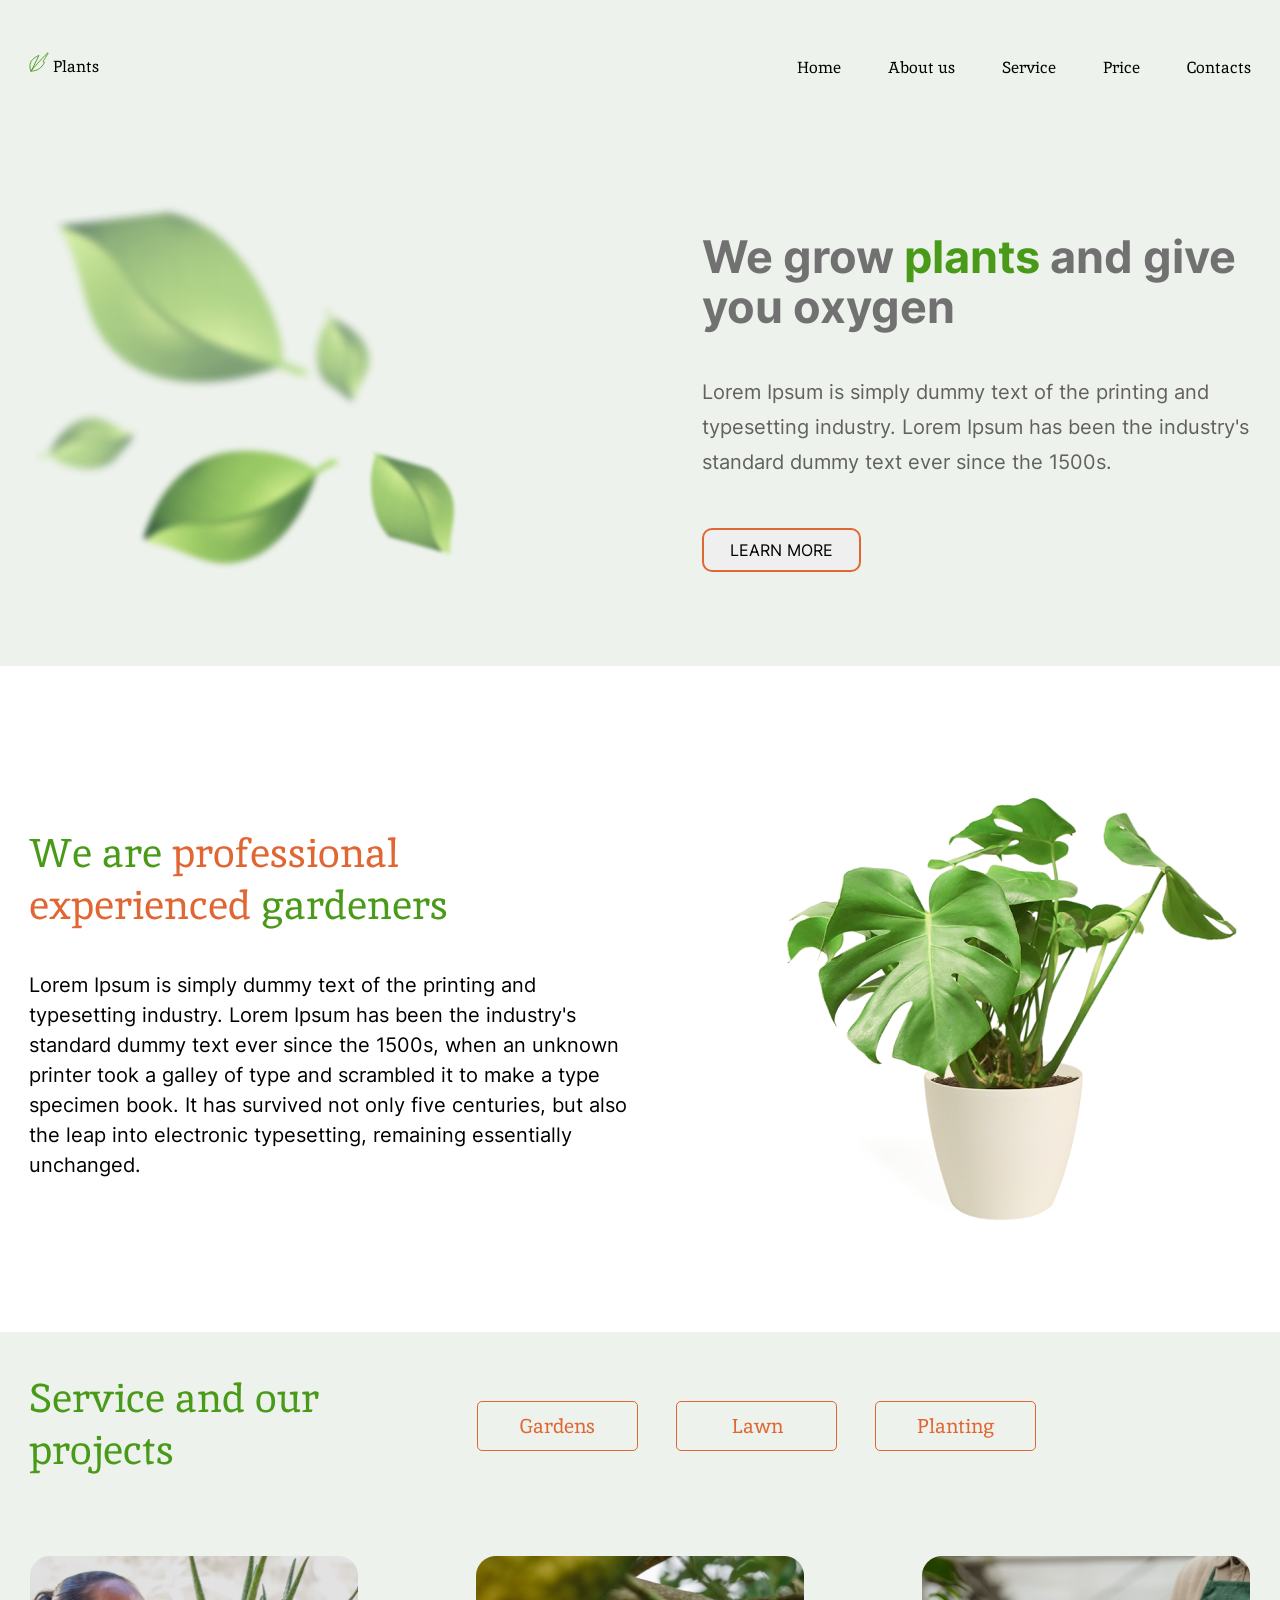
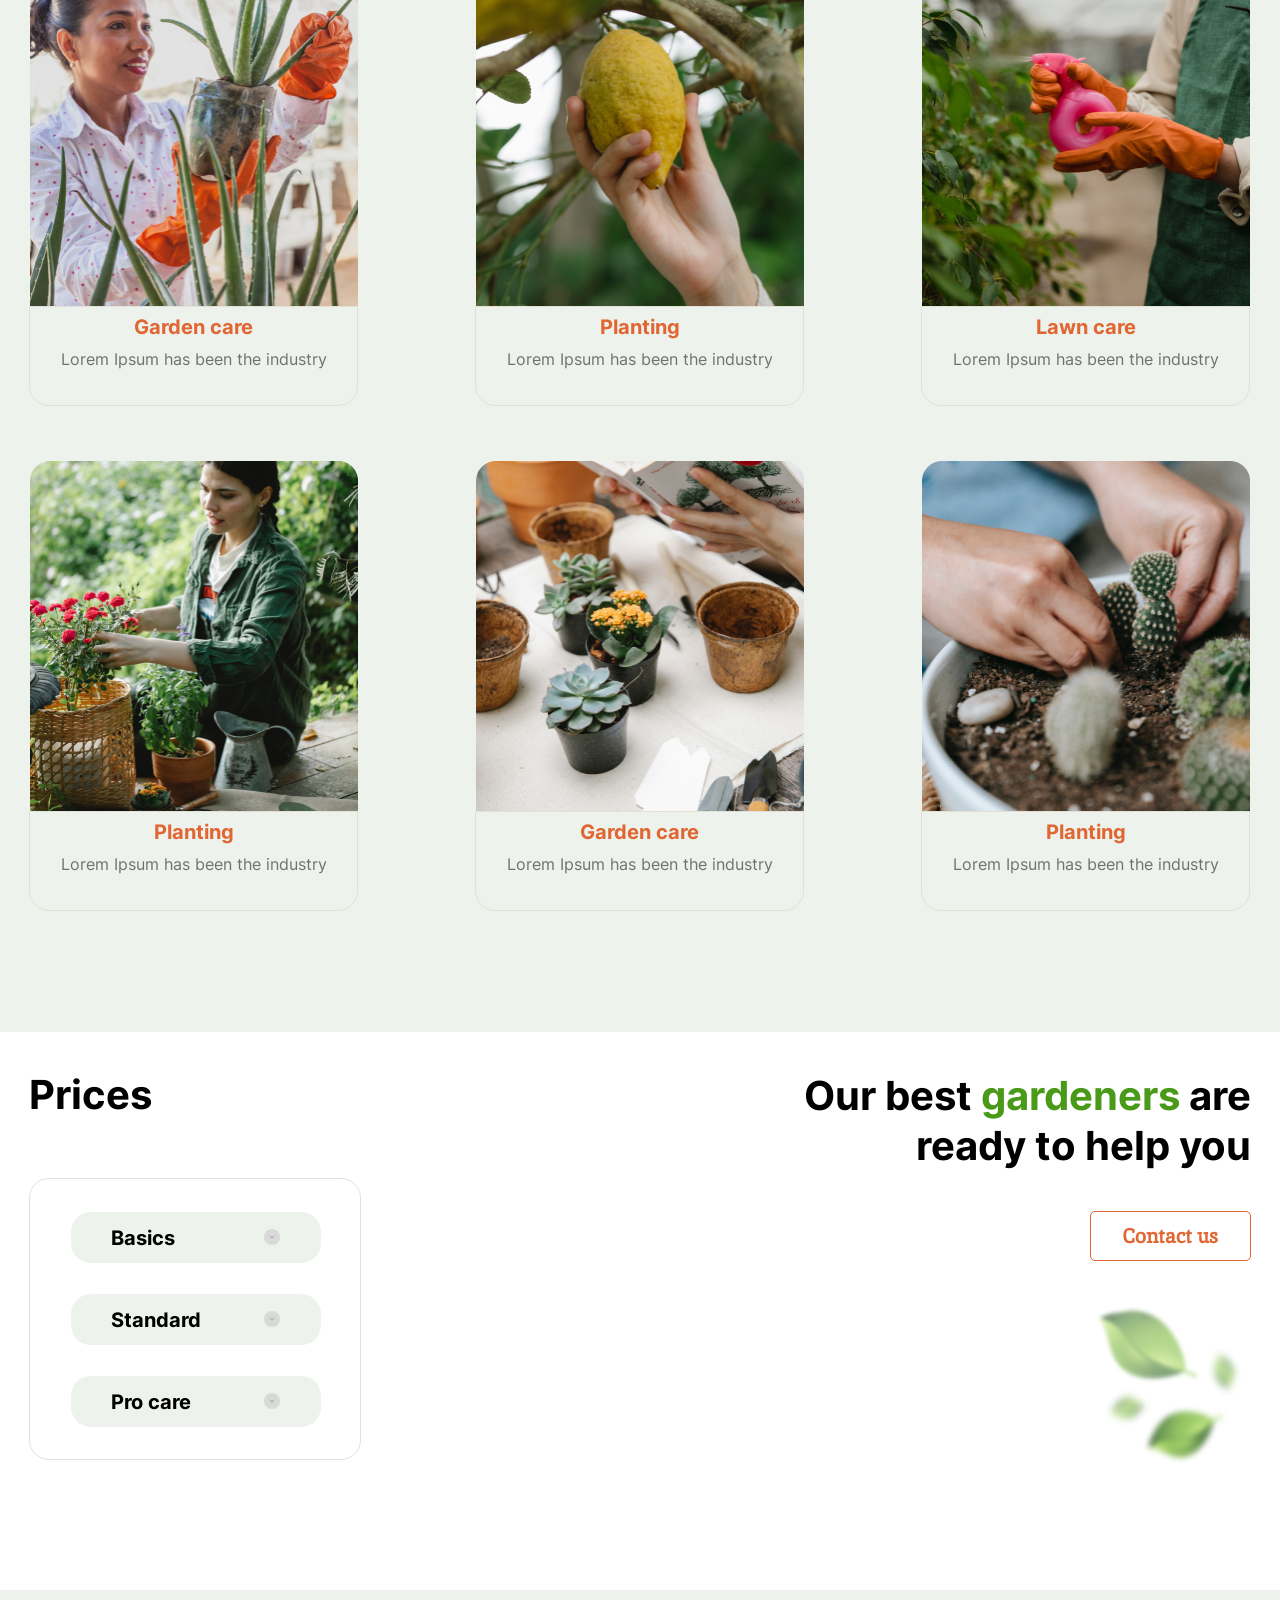
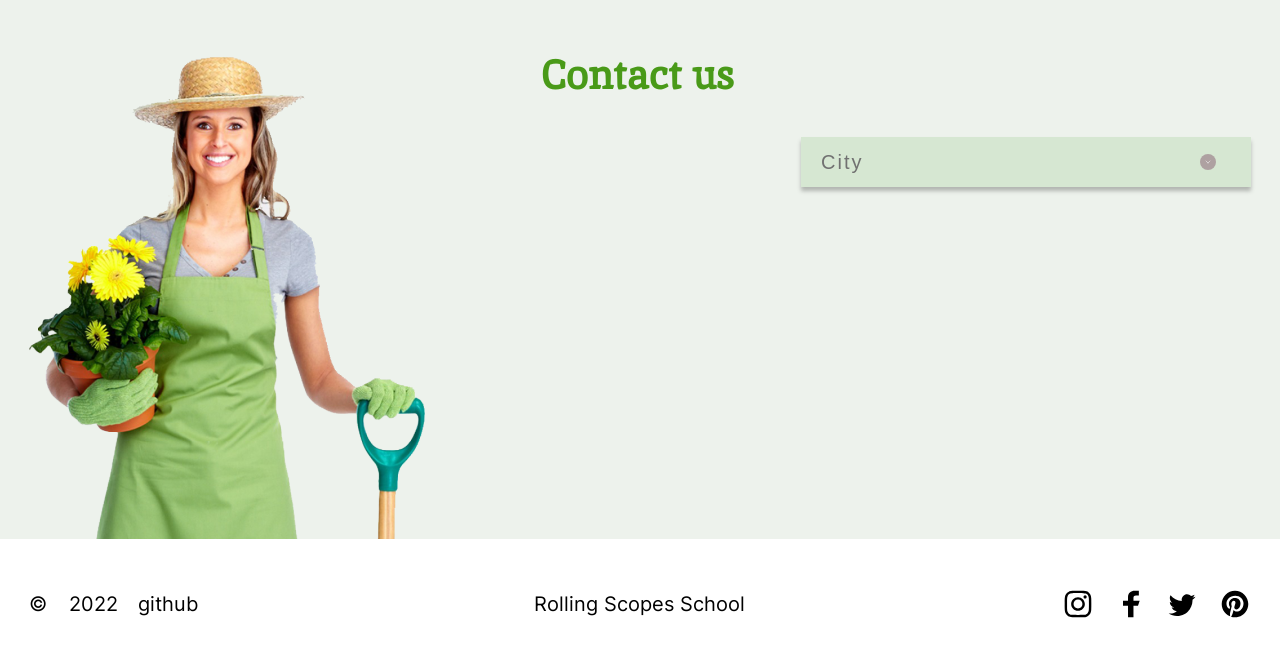
==== plants/index.html @ 8921fa14 "Merge pull request #1 from rolling-scopes-school/plants Plants-part-1" ====
<!DOCTYPE html>
<html lang="en">

<head>
  <meta charset="UTF-8">
  <meta http-equiv="X-UA-Compatible" content="IE=edge">
  <meta name="viewport" content="width=device-width, initial-scale=1.0">
  <link rel="stylesheet" href="./assets/style/normalize.css">
  <link rel="stylesheet" href="./assets/style/style.css">
  <link rel="icon" href="./assets/img/favicon.ico">
  <title>Plants</title>
</head>

<body class="body">

  <header class="header">
    <div class="container">
      <div class="header-row">
        <div class="logo">
          <img class="logo-img" src="./assets/img/logo.svg" alt="logo" width="20" height="20">
          <h1 class="logo-header-title">Plants</h1>
        </div>
        <nav class="main-nav">
          <ul class="main-nav-list">
            <li class="main-nav-item"><a href="">Home</a></li>
            <li class="main-nav-item"><a href="#aboutUs">About us</a></li>
            <li class="main-nav-item"><a href="#service">Service</a></li>
            <li class="main-nav-item"><a href="#price">Price</a></li>
            <li class="main-nav-item"><a href="#contacts">Contacts</a></li>
          </ul>
        </nav>
      </div>
    </div>
  </header>

  <main class="main">

    <section class="welcome">
      <div class="container">
        <div class="welcome-row">
          <img src="./assets/img/leafs-main.png" alt="leafs" class="welcome-img-left" width="450" height="423">
          <div class="welcome-right">
            <h2 class="welcome-description-title">
              We grow <span class="description-title-another">plants</span> and give you oxygen
            </h2>
            <p class="welcome-description">
              Lorem Ipsum is simply dummy text of the printing and typesetting industry. Lorem Ipsum has been the
              industry's standard dummy text ever since the 1500s.
            </p>
            <button class="welcome-button" type="button">LEARN MORE</button>
          </div>
        </div>
      </div>
    </section>

    <section class="about">
      <div class="container">
        <div class="about-row">
          <div class="about-left">
            <h2 id="aboutUs" class="about-title">
              We are <span class="about-title-another">professional experienced</span> gardeners
            </h2>
            <p class="about-description">
              Lorem Ipsum is simply dummy text of the printing and typesetting industry. Lorem Ipsum has been the
              industry's standard dummy text ever since the 1500s, when an unknown printer took a galley of type and
              scrambled it to make a type specimen book. It has survived not only five centuries, but also the leap into
              electronic typesetting, remaining essentially unchanged.
            </p>
          </div>
          <img src="./assets/img/houseplant.png" alt="houseplant" width="464" height="479">
        </div>
      </div>
    </section>

    <section class="service">
      <div class="container">
        <div class="service-top-row">
          <h2 id="service" class="service-title">Service and our projects</h2>
          <ul class="service-button-list">
            <li class="service-button-item"><button class="button-common" type="button">Gardens</button></li>
            <li class="service-button-item"><button class="button-common" type="button">Lawn</button></li>
            <li class="service-button-item"><button class="button-common" type="button">Planting</button></li>
          </ul>
        </div>
        <ul class="service-galery-list">
          <li class="service-galery-item">
            <img class="item-img" src="./assets/img/first.png" alt="first" width="329" height="350">
            <div class="item-info">
              <p class="item-title">
                Garden care
              </p>
              <p class="item-description">
                Lorem Ipsum has been the industry
              </p>
            </div>
          </li>
          <li class="service-galery-item">
            <img class="item-img" src="./assets/img/second.png" alt="second" width="329" height="350">
            <div class="item-info">
              <p class="item-title">
                Planting
              </p>
              <p class="item-description">
                Lorem Ipsum has been the industry
              </p>
            </div>
          </li>
          <li class="service-galery-item">
            <img class="item-img" src="./assets/img/third.png" alt="third" width="329" height="350">
            <div class="item-info">
              <p class="item-title">
                Lawn care
              </p>
              <p class="item-description">
                Lorem Ipsum has been the industry
              </p>
            </div>
          </li>
          <li class="service-galery-item">
            <img class="item-img" src="./assets/img/fourth.png" alt="fourth" width="329" height="350">
            <div class="item-info">
              <p class="item-title">
                Planting
              </p>
              <p class="item-description">
                Lorem Ipsum has been the industry
              </p>
            </div>
          </li>
          <li class="service-galery-item">
            <img class="item-img" src="./assets/img/fifth.png" alt="fifth" width="329" height="350">
            <div class="item-info">
              <p class="item-title">
                Garden care
              </p>
              <p class="item-description">
                Lorem Ipsum has been the industry
              </p>
            </div>
          </li>
          <li class="service-galery-item">
            <img class="item-img" src="./assets/img/sixth.png" alt="sixth" width="329" height="350">
            <div class="item-info">
              <p class="item-title">
                Planting
              </p>
              <p class="item-description">
                Lorem Ipsum has been the industry
              </p>
            </div>
          </li>
        </ul>
      </div>
    </section>

    <section class="prices">
      <div class="container">
        <div class="prices-row">
          <div class="prices-left-column">
            <h2 id="price" class="prices-title">
              Prices
            </h2>
            <ul class="prices-list">
              <li class="prices-item">Basics</li>
              <li class="prices-item">Standard</li>
              <li class="prices-item">Pro care</li>
            </ul>
          </div>
          <div class="prices-right-column">
            <p class="prices-description">
              Our best <span class="prices-description-other">gardeners</span> are ready to help you
            </p>
            <button class="button-common prices-btn">Contact us</button>
            <img class="prices-img" src="./assets/img/leafs-mini.png" alt="leafs-mini" width="157" height="184">
          </div>
        </div>
      </div>
    </section>

    <section class="contacts">
      <div class="container">
        <div class="contacts-row">
          <img src="./assets/img/contact-woman.png" alt="contact-woman" width="400" height="497">
          <h2 id="contacts" class="contacts-title">Contact us</h2>
          <select class="contacts-list">
            <option class="contacts-item">City</option>
            <option class="contacts-item">Пункт 1</option>
            <option class="contacts-item">Пункт 2</option>
          </select>
        </div>
      </div>
    </section>
  </main>

  <footer class="footer">
    <div class="container">
      <div class="footer-row">
        <div class="footer-left-column">
          <span class="footer-copyright">©</span>
          <span class="footer-year">2022</span>
          <a class="footer-link" href="https://github.com/maria-khabian">github</a>
        </div>
        <div class="footer-central-column">
          <a class="footer-title" href="https://rs.school/js-stage0/">Rolling Scopes School</a>
        </div>
        <div class="footer-right-column">
          <ul class="footer-messangers-list">
            <li><a href="https://www.instagram.com/"><img src="./assets/img/instagram.svg" alt="instagram"></a></li>
            <li><a href="https://www.facebook.com/"><img src="./assets/img/facebook.svg" alt="facebook"></a></li>
            <li><a href="https://twitter.com/"><img src="./assets/img/twiter.svg" alt="twiter"></a></li>
            <li><a href="https://www.pinterest.com"><img src="./assets/img/pinterest.svg" alt="pinterest"></a></li>
          </ul>
        </div>
      </div>
    </div>
  </footer>

  <script src="index.js"></script>

</body>

</html>
---- plants/assets/style/style.css ----
@font-face {
  font-family: Inter;
  src: url("../fonts/Inter-Bold.ttf");
  font-weight: 700;
}

@font-face {
  font-family: Inter;
  src: url("../fonts/Inter-Regular.ttf");
  font-weight: 400;
}

@font-face {
  font-family: Inika;
  src: url("../fonts/Inika-Regular.ttf");
  font-weight: 400;
}

:root {
  --green: #499A18;
  --orange: #E06733;
  --grey-light: #717171;
  --grey-middle: #636060;
  --dark: #010201;
  --dark-extra: #000000;
  --bg-section: #EDF2EC;
  --white: #ffffff;
}

html {
  scroll-behavior: smooth;
}

.body {
  min-height: 100vh;
  font-family: 'Inter';
  font-size: 20px;
  font-weight: 400;
  display: flex;
  flex-direction: column;
  /* justify-content: space-between; */
}

/* HEADER */

.header {
  background-color: var(--bg-section);
}

.container {
  max-width: 1242px;
  margin: 0 auto;
  padding: 0 10px;
}

.header-row {
  display: flex;
  justify-content: space-between;
  padding: 52px 0 42px 0;
}

.logo {
  display: flex;
  justify-content: space-between;
}

.logo-header-title {
  font-family: 'Inika';
  font-style: normal;
  font-weight: 400;
  font-size: 16px;
  line-height: 30px;
  color: var(--dark-extra);
  margin-left: 4px;
}

.main-nav-list {
  display: flex;
  font-family: 'Inika';
  font-style: normal;
  font-weight: 400;
  font-size: 16px;
  line-height: 32px;
}

.main-nav-item {
  margin-left: 42px;
  /* margin-left: 47px; */
}

.main-nav-item a {
  color: var(--dark-extra);
  padding: 5px;
}

.main-nav-item a:hover {
  color: var(--orange);
}

.main-nav-item a:last-child {
  padding-right: 0px;
}

.main-nav-item:first-child {
  margin-left: 0px;
}

/* MAIN */

.main {
  flex: 1 1 auto;
}

.welcome {
  background-color: var(--bg-section);
}

.welcome-row {
  display: flex;
  justify-content: space-between;
  padding: 62px 0px 55px 0px;
}

.welcome-right {
  max-width: 549px;
}

.welcome-description-title {
  padding-top: 44px;
  font-weight: 700;
  font-size: 45px;
  line-height: 50px;
  color: var(--grey-light);
}

.description-title-another {
  color: var(--green);
}

.welcome-description {
  margin-top: 43px;
  font-weight: 400;
  font-size: 20px;
  line-height: 35px;
  color: var(--grey-middle);
}

.welcome-button {
  margin-top: 48px;
  font-size: 16px;
  border: 2px solid var(--orange);
  border-radius: 10px;
  padding: 10px 26px;
  transition: 0.4s ease;
}

.welcome-button:hover {
  background-color: var(--orange);
  color: var(--white);
  cursor: pointer;
}

/* ABOUT */

.about {
  padding: 91px 0 96px 0;
}

.about-row {
  display: flex;
  justify-content: space-between;
}

.about-left {
  max-width: 605px;
}

.about-title {
  max-width: 463px;
  padding-top: 70px;
  font-family: 'Inika';
  font-weight: 400;
  font-size: 40px;
  line-height: 52px;
  color: var(--green);
}

.about-title-another {
  color: var(--orange);
}

.about-description {
  margin-top: 39px;
  font-weight: 400;
  font-size: 20px;
  line-height: 30px;
}

/* SERVICE */

.service {
  padding: 40px 0 66px 0;
  background: var(--bg-section);
}

.service-top-row {
  max-width: 1007px;
  display: flex;
  justify-content: space-between;
  align-items: center;
  margin-bottom: 27px;
}

.service-title {
  max-width: 306px;
  font-family: 'Inika';
  font-weight: 400;
  font-size: 40px;
  line-height: 52px;
  color: var(--green);
}

.service-button-list {
  display: flex;
  margin-top: 3px;
}

.service-button-item {
  margin-left: 38px;
}

.service-button-item:first-child {
  margin-left: 0px;
}

.button-common {
  font-family: 'Inika';
  font-weight: 400;
  font-size: 20px;
  line-height: 26px;
  min-width: 161px;
  color: var(--orange);
  border: 1px solid var(--orange);
  border-radius: 5px;
  padding: 11px 0;
  background: transparent;
  transition: 0.4s ease;
}

.button-common:hover {
  color: var(--white);
  background: var(--orange);
}

.service-galery-list {
  padding-top: 53px;
  display: flex;
  flex-wrap: wrap;
  margin: 0 -58.5px;
}

.service-galery-item {
  padding: 0 58.5px;
  margin-bottom: 55px;
}

.item-info {
  text-align: center;
  padding-bottom: 36px;
  border: 1px solid #E3E1D5;
  border-radius: 0px 0px 20px 20px;
}

.item-title {
  margin-top: 10px;
  font-weight: 700;
  font-size: 20px;
  line-height: 20px;
  color: var(--orange);
}

.item-description {
  margin-top: 12px;
  font-weight: 400;
  font-size: 16px;
  line-height: 20px;
  color: var(--grey-light);
}

/* PRICES */

.prices-row {
  display: flex;
  justify-content: space-between;
  padding: 39px 0 108px 0px;
}

.prices-title {
  color: var(--dark-extra);
  font-family: 'Inter';
  font-weight: 700;
  font-size: 40px;
  line-height: 48px;
}

.prices-list {
  margin-top: 59px;
  padding: 33px 39px 32px 41px;
  border: 1px solid #E3E1D5;
  border-radius: 20px;
}

.prices-item {
  position: relative;
  width: 250px;
  padding: 16px 0 15px 40px;
  background: var(--bg-section);
  border-radius: 20px;
  font-weight: 700;
  font-size: 20px;
  line-height: 20px;
  margin-bottom: 31px;
}

.prices-item:last-child {
  margin-bottom: 0px;
}

.prices-item::before {
  content: '';
  position: absolute;
  width: 16px;
  height: 16px;
  background: #D9D9D9;
  border-radius: 50%;
  top: 17px;
  right: 41px;
}

.prices-item::after {
  content: '';
  position: absolute;
  background-image: url(../img/arrow.svg);
  background-repeat: no-repeat;
  width: 6px;
  height: 4px;
  top: 23px;
  right: 46px;
}

.prices-right-column {
  display: flex;
  flex-direction: column;
  align-items: end;
  max-width: 452px;
  text-align: right;
}

.prices-description {
  font-weight: 700;
  font-size: 40px;
  line-height: 50px;
}

.prices-description-other {
  color: var(--green);
}

.prices-btn {
  margin-top: 40px;
  font-weight: 700;
  font-size: 20px;
  line-height: 26px;
  padding: 11px 0px;
}

.prices-img {
  margin-top: 37px;
}

/* CONTACTS */

.contacts {
  background: var(--bg-section);
}

.contacts-row {
  display: flex;
  justify-content: space-between;
  padding-top: 52px;
}

.contacts-title {
  margin-top: 7px;
  margin-right: -46px;
  font-family: 'Inika';
  font-weight: 700;
  font-size: 40px;
  line-height: 52px;
  color: var(--green);
}

.contacts-list {
  margin-top: 95px;
  appearance: none;
  padding-left: 20px;
  font-weight: 400;
  font-size: 20px;
  line-height: 40px;
  letter-spacing: 0.1em;
  color: var(--grey-light);
  width: 450px;
  height: 50px;
  background: #D6E7D2;
  box-shadow: 0px 4px 4px rgba(0, 0, 0, 0.25);
  background-image: url(../img/accordion_btn.svg);
  background-repeat: no-repeat;
  background-position: 399px 17px;
}

/* FOOTER */

.footer-row {
  height: 130px;
  display: flex;
  justify-content: space-between;
  align-items: center;
}

.footer-link {
  color: var(--dark-extra)
}

.footer-link:hover {
  color: var(--orange)
}

.footer-copyright {
  margin-right: 16px;
}

.footer-year {
  margin-right: 14px;
}

.footer-title {
  margin-left: 17px;
  font-family: 'Inter';
  font-weight: 400;
  font-size: 20px;
  line-height: 50px;
}

.footer-title:hover {
  color: var(--orange);
}

.footer-messangers-list {
  display: flex;
}

.footer-messangers-list li {
  margin-right: 31px;
}

.footer-messangers-list li:nth-child(3) {
  margin-left: -3px;
  margin-right: 25px;
  margin-top: 4px;
}

.footer-messangers-list li:last-child {
  margin-right: 2px;
}
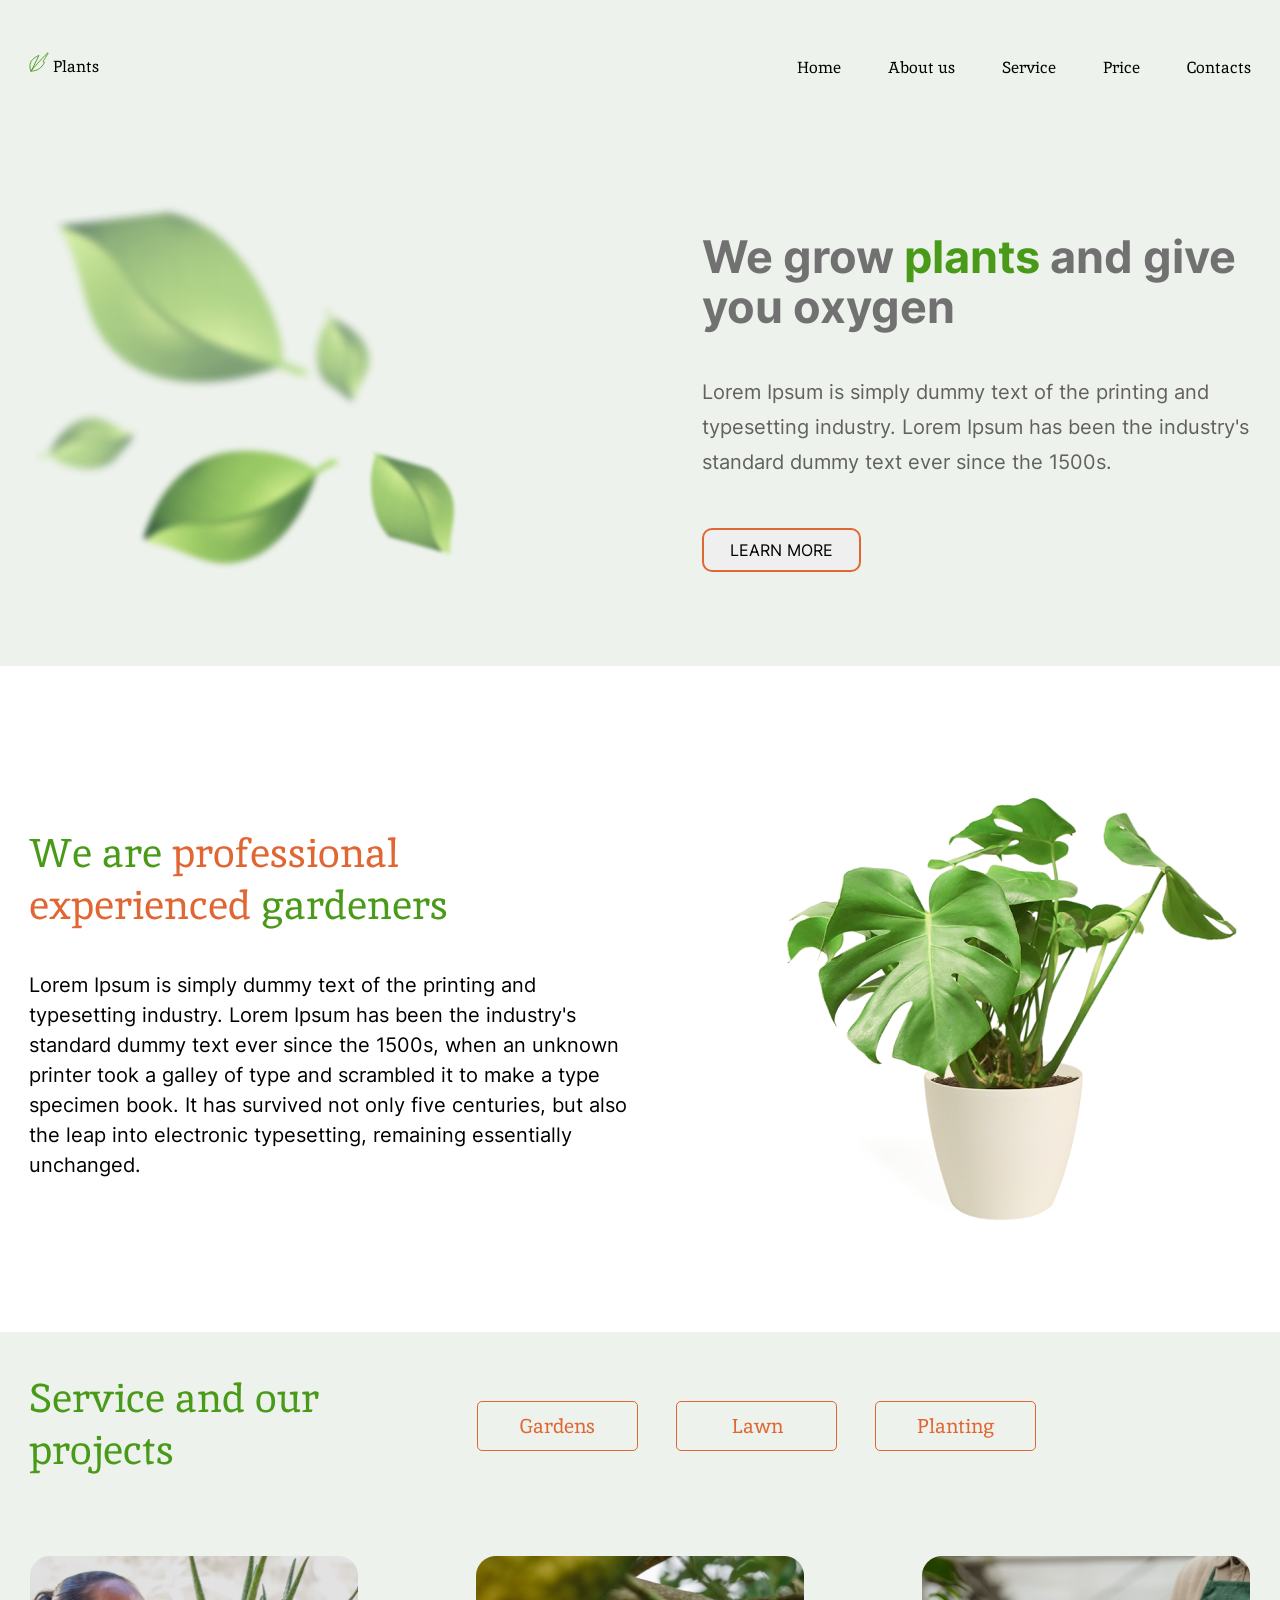
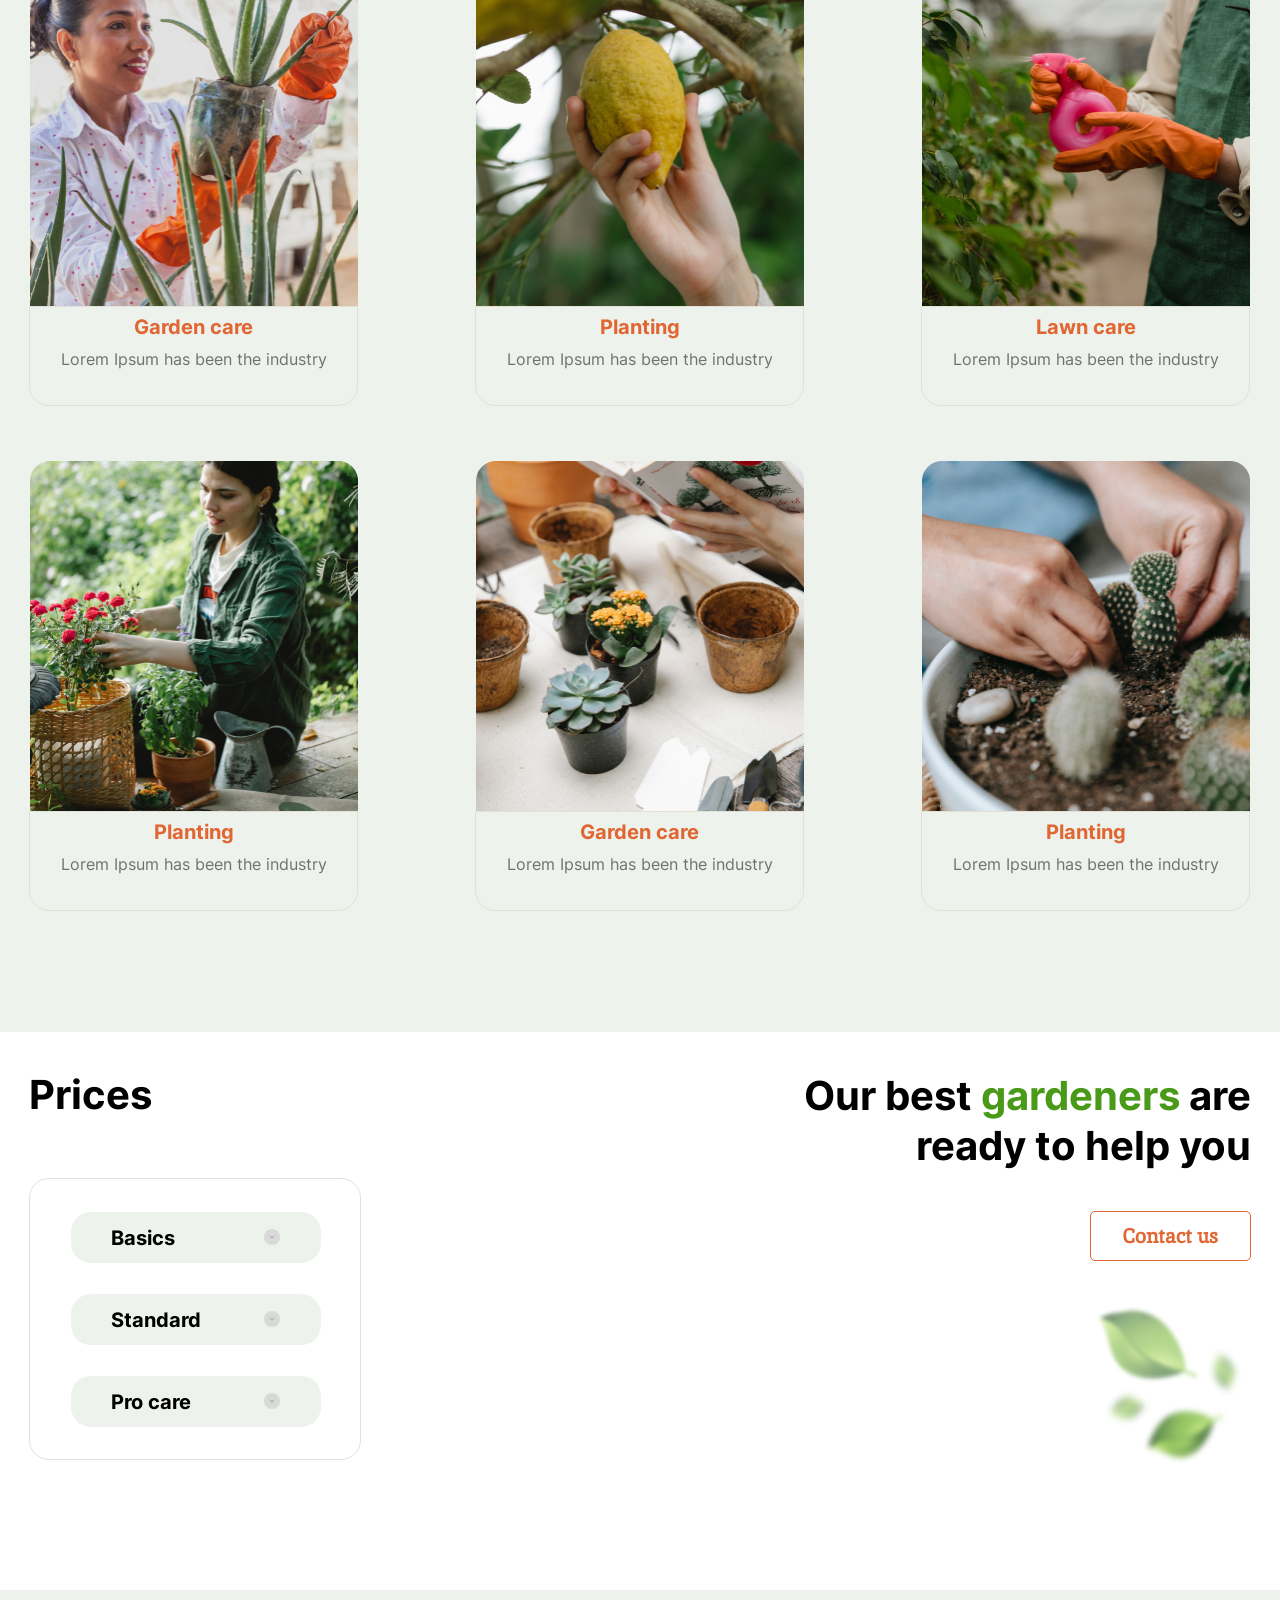
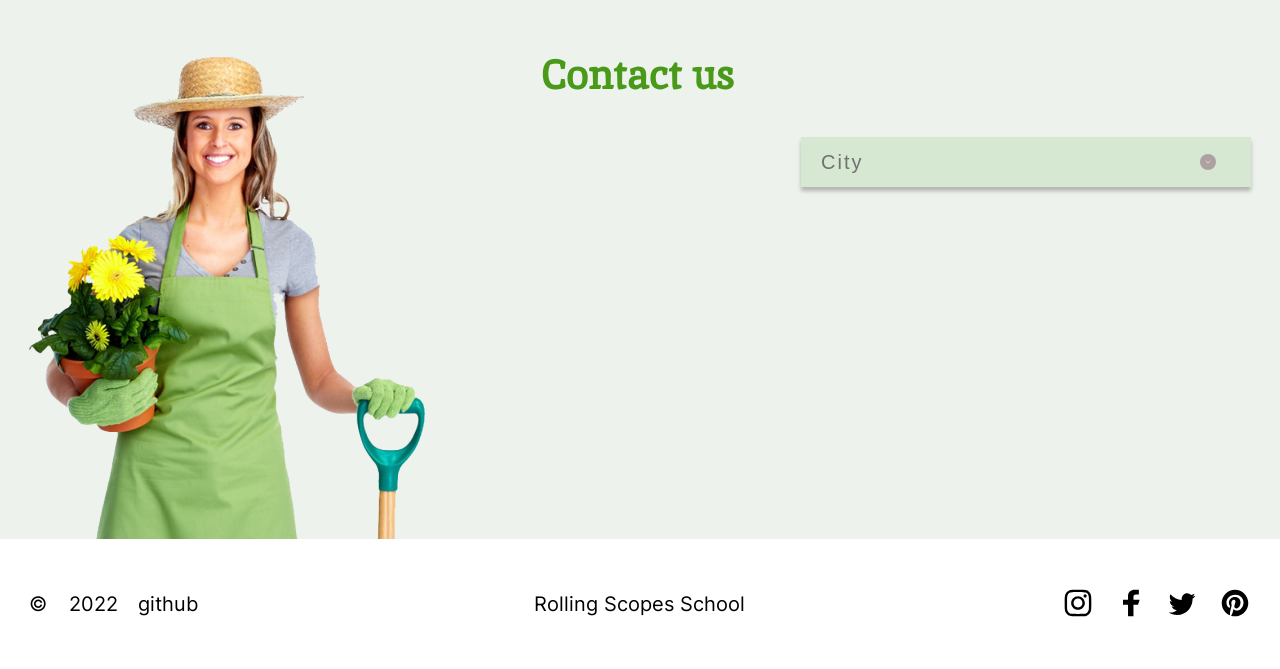
==== commit 9c346fbc: "Merge pull request #3 from rolling-scopes-school/plants feat: correct footer-messangers list" ====
--- a/plants/index.html
+++ b/plants/index.html
@@ -205,10 +205,33 @@
         </div>
         <div class="footer-right-column">
           <ul class="footer-messangers-list">
-            <li><a href="https://www.instagram.com/"><img src="./assets/img/instagram.svg" alt="instagram"></a></li>
-            <li><a href="https://www.facebook.com/"><img src="./assets/img/facebook.svg" alt="facebook"></a></li>
-            <li><a href="https://twitter.com/"><img src="./assets/img/twiter.svg" alt="twiter"></a></li>
-            <li><a href="https://www.pinterest.com"><img src="./assets/img/pinterest.svg" alt="pinterest"></a></li>
+            <li><a href="https://www.instagram.com/"><svg class="footer-messangers-list-img" width="28" height="28"
+                  viewBox="0 0 28 28" fill="none" xmlns="http://www.w3.org/2000/svg">
+                  <path
+                    d="M15.36 0.666992C17.76 0.666992 18.267 0.693992 19.493 0.746992C20.906 0.813992 21.88 1.03999 22.72 1.37399C23.6 1.70699 24.347 2.17399 25.08 2.90699C25.827 3.63999 26.28 4.38699 26.627 5.26699C26.96 6.10699 27.174 7.07999 27.24 8.50699C27.307 9.77399 27.32 10.267 27.32 12.934V15.067C27.32 17.734 27.307 18.227 27.24 19.494C27.217 20.659 26.994 21.764 26.604 22.788L26.626 22.721C26.279 23.601 25.826 24.348 25.093 25.081C24.346 25.828 23.6 26.281 22.72 26.628C21.88 26.961 20.907 27.175 19.493 27.241C18.226 27.308 17.72 27.321 15.053 27.321H12.933C10.266 27.321 9.77302 27.308 8.49302 27.241C7.32802 27.218 6.22302 26.995 5.19902 26.605L5.26602 26.627C4.34302 26.274 3.55602 25.753 2.90702 25.094L2.90602 25.093C2.24002 24.441 1.71402 23.649 1.37402 22.764L1.35902 22.719C0.992025 21.763 0.769025 20.657 0.746025 19.502V19.492C0.693025 18.45 0.663025 17.229 0.663025 16.002C0.663025 15.776 0.664025 15.55 0.666025 15.325V15.359V12.626C0.666025 10.226 0.693025 9.71899 0.746025 8.49299C0.813025 7.07999 1.03902 6.10599 1.35902 5.26599C1.70602 4.38599 2.15902 3.63899 2.90602 2.90599C3.55102 2.23899 4.34002 1.71599 5.22302 1.38699L5.26602 1.37299C6.22102 1.00199 7.32603 0.773992 8.48102 0.746992H8.49302C9.72003 0.693992 10.226 0.666992 12.626 0.666992H15.36ZM15.387 3.06699H12.6C10.293 3.06699 9.80002 3.09399 8.60003 3.14699C7.30702 3.19999 6.60003 3.41399 6.13303 3.59999C5.50603 3.83999 5.06602 4.13299 4.60002 4.59999C4.13402 5.06699 3.84002 5.50699 3.60002 6.13299C3.42702 6.59999 3.20002 7.30599 3.14702 8.61299C3.09402 9.81299 3.06702 10.293 3.06702 12.613V15.386C3.06702 17.706 3.09402 18.186 3.14702 19.386C3.20002 20.679 3.41402 21.386 3.60002 21.853C3.84002 22.48 4.13302 22.92 4.60002 23.386C5.06702 23.852 5.50703 24.146 6.13303 24.386C6.60003 24.573 7.30602 24.786 8.61302 24.839C9.90602 24.906 10.373 24.919 13.253 24.919H14.733C17.626 24.919 18.08 24.906 19.386 24.839C20.679 24.786 21.386 24.572 21.853 24.386C22.48 24.146 22.92 23.853 23.386 23.386C23.852 22.919 24.146 22.479 24.386 21.853C24.573 21.386 24.786 20.68 24.839 19.386C24.906 18.079 24.919 17.626 24.919 14.733V13.266C24.919 10.373 24.906 9.90599 24.839 8.59899C24.786 7.30599 24.572 6.59899 24.386 6.13199C24.16 5.53099 23.819 5.01799 23.387 4.59999L23.386 4.59899C22.966 4.16599 22.454 3.82499 21.881 3.60799L21.853 3.59899C21.121 3.32299 20.275 3.15799 19.391 3.14599H19.386C18.358 3.09399 17.155 3.06399 15.944 3.06399C15.748 3.06399 15.552 3.06499 15.356 3.06599H15.386L15.387 3.06699ZM14 7.14699C17.781 7.14699 20.847 10.212 20.847 13.994C20.847 17.776 17.782 20.841 14 20.841C10.219 20.841 7.15302 17.776 7.15302 13.994C7.15302 10.212 10.218 7.14699 14 7.14699ZM14 9.54699C11.544 9.54699 9.55303 11.538 9.55303 13.994C9.55303 16.45 11.544 18.441 14 18.441C16.456 18.441 18.447 16.45 18.447 13.994C18.447 11.538 16.456 9.54699 14 9.54699ZM21.107 5.27999C21.991 5.27999 22.707 5.99599 22.707 6.87999C22.707 7.76399 21.991 8.47999 21.107 8.47999C20.223 8.47999 19.507 7.76399 19.507 6.87999C19.507 5.99599 20.223 5.27999 21.107 5.27999Z"
+                    fill="black" />
+                </svg></a></li>
+            <li><a href="https://www.facebook.com/"><svg class="footer-messangers-list-img" width="17" height="28"
+                  viewBox="0 0 17 28" fill="none" xmlns="http://www.w3.org/2000/svg">
+                  <path
+                    d="M5.04 27.333L5 15.666H0V10.666H5V7.33302C5 2.84002 7.787 0.666016 11.8 0.666016C13.72 0.666016 15.373 0.799016 15.853 0.866016V5.57302H13.066C10.893 5.57302 10.466 6.61302 10.466 8.13302V10.666H16.666L14.999 15.666H10.466V27.333H5.039H5.04Z"
+                    fill="black" />
+                </svg>
+              </a></li>
+            <li><a href="https://twitter.com/"><svg class="footer-messangers-list-img" width="28" height="22"
+                  viewBox="0 0 28 22" fill="none" xmlns="http://www.w3.org/2000/svg">
+                  <path
+                    d="M27.333 2.83998C26.333 3.33298 25.333 3.50698 24.16 3.66698C25.333 2.99998 26.16 1.99998 26.493 0.666984C25.488 1.27498 24.317 1.73798 23.07 1.98898L23 2.00098C21.969 0.986984 20.56 0.354984 19.004 0.333984H19C16.16 0.333984 13.667 2.84098 13.667 5.84098C13.667 6.33398 13.667 6.66798 13.84 7.00098C9.26203 6.82298 5.22103 4.66398 2.52903 1.36198L2.50703 1.33398C2.08203 2.05998 1.83103 2.93198 1.83103 3.86298C1.83103 3.97198 1.83403 4.08098 1.84103 4.18898L1.84003 4.17398C1.87403 6.05198 2.84903 7.69498 4.31303 8.65498L4.33403 8.66798C3.49403 8.66798 2.66703 8.33498 1.82703 8.00098C1.82703 10.668 3.66703 12.841 6.16003 13.334C5.66703 13.507 5.16003 13.507 4.66703 13.507C4.33403 13.507 4.00003 13.507 3.66703 13.334C4.33403 15.507 6.33403 17.174 8.84003 17.174C7.04003 18.629 4.72403 19.509 2.20303 19.509C2.13203 19.509 2.06103 19.508 1.99003 19.507H2.00103H0.66803C3.03303 21.016 5.90403 21.936 8.98403 22H9.00103C19.001 22 24.508 13.667 24.508 6.49298V5.82598C25.655 5.03598 26.601 4.03898 27.311 2.88198L27.335 2.83998H27.333Z"
+                    fill="black" />
+                </svg>
+              </a></li>
+            <li><a href="https://www.pinterest.com"><svg class="footer-messangers-list-img" width="28" height="28"
+                  viewBox="0 0 28 28" fill="none" xmlns="http://www.w3.org/2000/svg">
+                  <path
+                    d="M14 0.666992C6.65699 0.693992 0.713989 6.65299 0.713989 14C0.713989 19.599 4.16599 24.393 9.05699 26.368L9.14599 26.4C9.01299 25.347 8.91899 23.733 9.18599 22.573L10.746 15.946C10.746 15.946 10.346 15.146 10.346 13.973C10.346 12.12 11.426 10.746 12.773 10.746C13.906 10.746 14.466 11.599 14.466 12.613C14.466 13.76 13.733 15.466 13.346 17.053C13.026 18.386 14.013 19.466 15.333 19.466C17.706 19.466 19.52 16.973 19.52 13.373C19.52 10.173 17.227 7.95999 13.947 7.95999C13.871 7.95599 13.783 7.95399 13.694 7.95399C10.505 7.95399 7.92099 10.539 7.92099 13.727C7.92099 13.729 7.92099 13.731 7.92099 13.733C7.92099 14.88 8.36099 16.106 8.90799 16.773C9.01499 16.906 9.02799 17.026 8.98799 17.16L8.61499 18.667C8.56199 18.907 8.41499 18.974 8.17499 18.854C6.49499 18.067 5.45499 15.654 5.45499 13.681C5.45499 9.48099 8.52199 5.62799 14.282 5.62799C18.895 5.62799 22.509 8.90799 22.509 13.321C22.509 17.921 19.602 21.614 15.576 21.614C14.243 21.614 12.963 20.907 12.536 20.081L11.696 23.241C11.265 24.578 10.704 25.739 10.008 26.804L10.042 26.748C11.212 27.12 12.558 27.335 13.953 27.335C21.317 27.335 27.286 21.365 27.286 14.002C27.286 6.65499 21.344 0.695992 14.004 0.668992H14.001L14 0.666992Z"
+                    fill="black" />
+                </svg>
+              </a></li>
           </ul>
         </div>
       </div>
--- a/plants/assets/style/style.css
+++ b/plants/assets/style/style.css
@@ -463,6 +463,14 @@
   margin-right: 31px;
 }
 
+/* .footer-messangers-list-img:hover {
+  fill: var(--dark-extra);
+} */
+
+.footer-messangers-list-img:hover path {
+  fill: var(--orange);
+}
+
 .footer-messangers-list li:nth-child(3) {
   margin-left: -3px;
   margin-right: 25px;
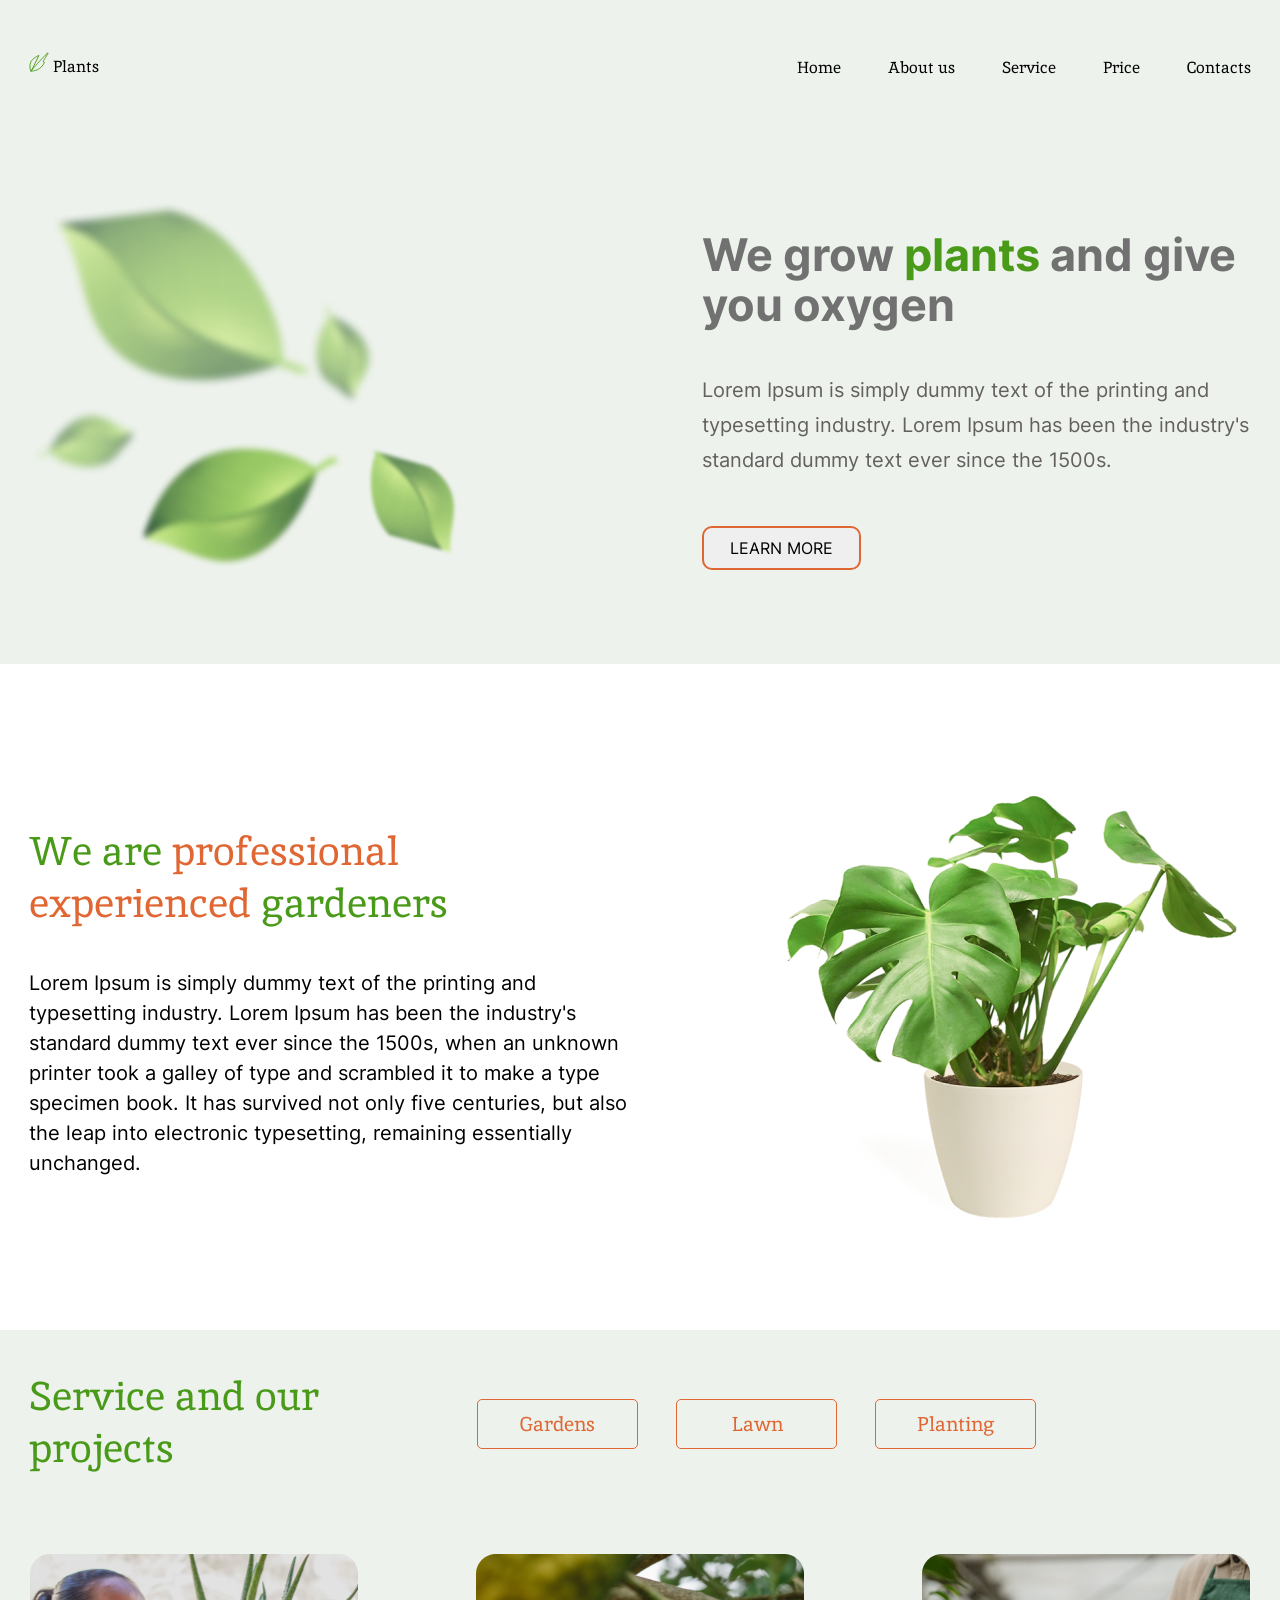
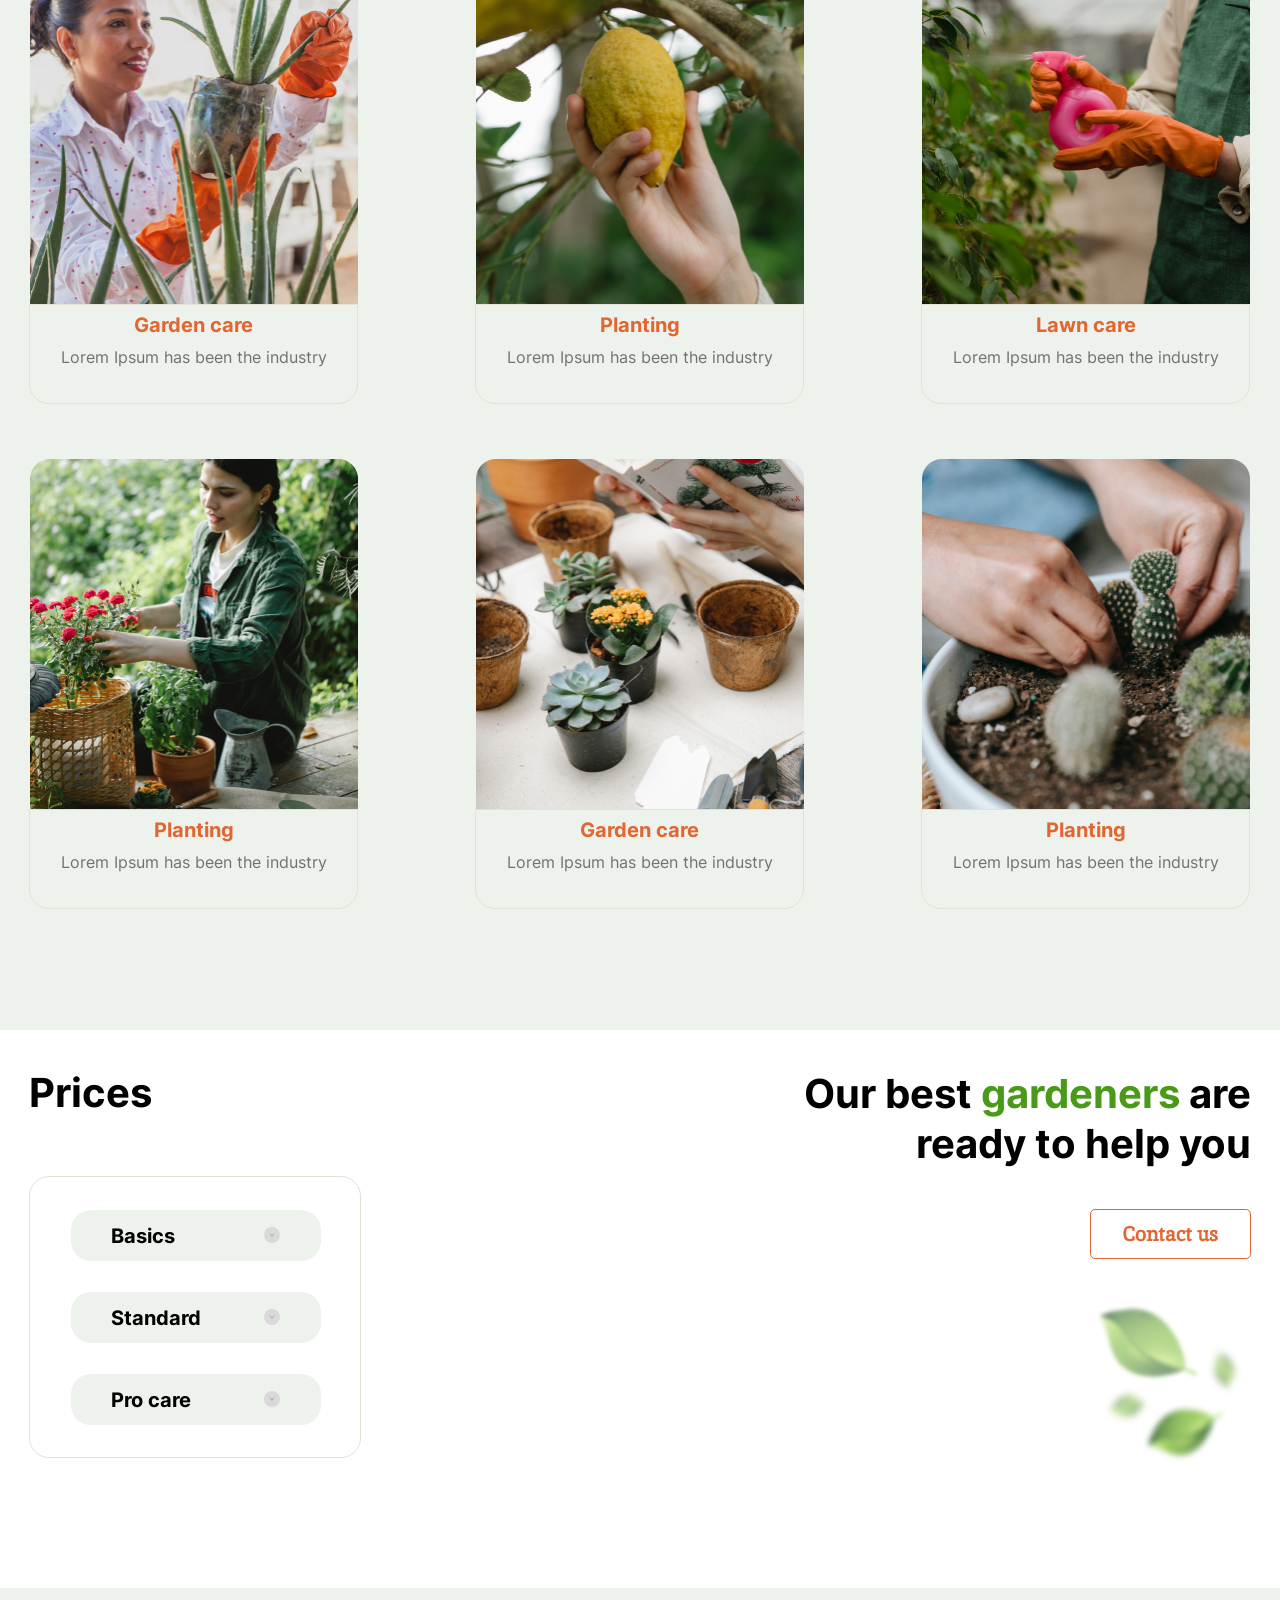
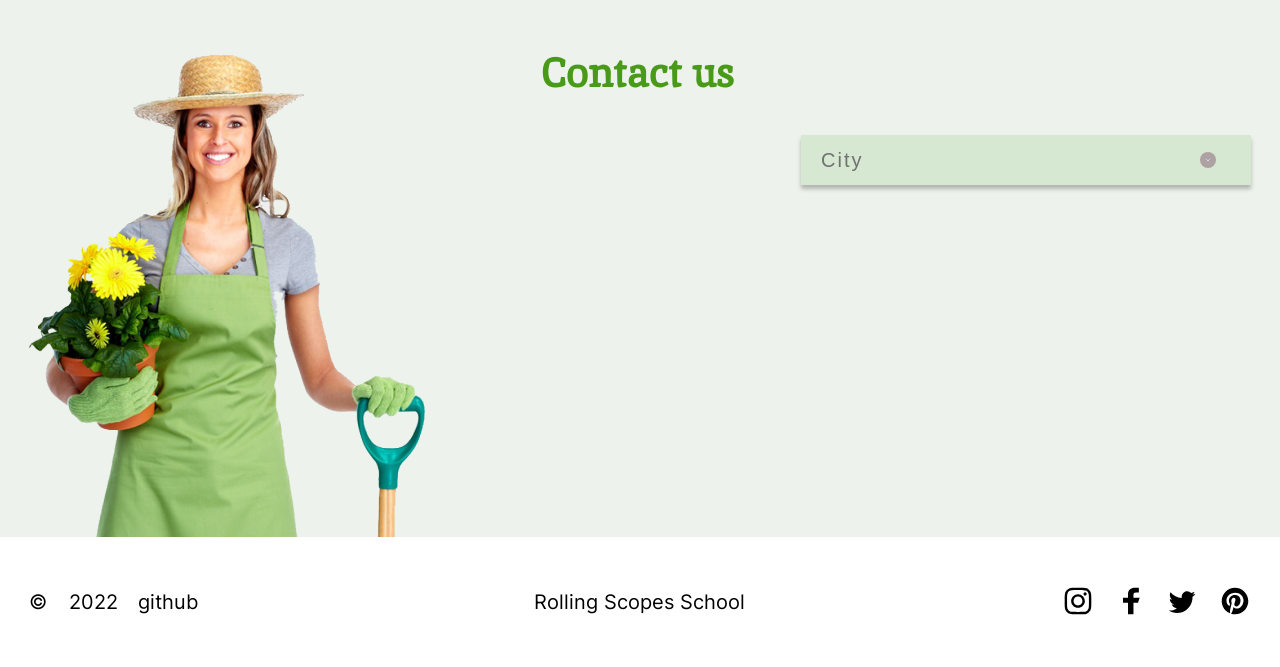
==== commit 7d62616f: "Merge pull request #5 from rolling-scopes-school/plants Plants part2 for deploy" ====
--- a/plants/index.html
+++ b/plants/index.html
@@ -20,15 +20,21 @@
           <img class="logo-img" src="./assets/img/logo.svg" alt="logo" width="20" height="20">
           <h1 class="logo-header-title">Plants</h1>
         </div>
-        <nav class="main-nav">
-          <ul class="main-nav-list">
-            <li class="main-nav-item"><a href="">Home</a></li>
-            <li class="main-nav-item"><a href="#aboutUs">About us</a></li>
-            <li class="main-nav-item"><a href="#service">Service</a></li>
-            <li class="main-nav-item"><a href="#price">Price</a></li>
-            <li class="main-nav-item"><a href="#contacts">Contacts</a></li>
-          </ul>
-        </nav>
+        <div class="header-menu">
+          <div class="nav-icon-menu">
+            <span></span>
+          </div>
+          <nav class="main-nav">
+            <ul class="main-nav-list">
+              <li class="main-nav-item"><a class="item-link" href="">Home</a></li>
+              <li class="main-nav-item"><a class="item-link" href="#aboutUs">About us</a></li>
+              <li class="main-nav-item"><a class="item-link" href="#service">Service</a></li>
+              <li class="main-nav-item"><a class="item-link" href="#price">Price</a></li>
+              <li class="main-nav-item"><a class="item-link" href="#contacts">Contacts</a></li>
+            </ul>
+          </nav>
+        </div>
+
       </div>
     </div>
   </header>
@@ -55,6 +61,9 @@
 
     <section class="about">
       <div class="container">
+        <h2 id="aboutUs" class="about-title-tablet">
+          We are <span class="about-title-another">professional experienced</span> gardeners
+        </h2>
         <div class="about-row">
           <div class="about-left">
             <h2 id="aboutUs" class="about-title">
@@ -67,7 +76,7 @@
               electronic typesetting, remaining essentially unchanged.
             </p>
           </div>
-          <img src="./assets/img/houseplant.png" alt="houseplant" width="464" height="479">
+          <img class="about-img" src="./assets/img/houseplant.png" alt="houseplant" width="464" height="479">
         </div>
       </div>
     </section>
@@ -84,6 +93,7 @@
         </div>
         <ul class="service-galery-list">
           <li class="service-galery-item">
+            <img class="item-img-tablet" src="./assets/img/tabel-768/first.png" alt="first" width="280" height="350">
             <img class="item-img" src="./assets/img/first.png" alt="first" width="329" height="350">
             <div class="item-info">
               <p class="item-title">
@@ -95,6 +105,7 @@
             </div>
           </li>
           <li class="service-galery-item">
+            <img class="item-img-tablet" src="./assets/img/tabel-768/second.png" alt="second" width="280" height="350">
             <img class="item-img" src="./assets/img/second.png" alt="second" width="329" height="350">
             <div class="item-info">
               <p class="item-title">
@@ -106,6 +117,7 @@
             </div>
           </li>
           <li class="service-galery-item">
+            <img class="item-img-tablet" src="./assets/img/tabel-768/third.png" alt="third" width="280" height="350">
             <img class="item-img" src="./assets/img/third.png" alt="third" width="329" height="350">
             <div class="item-info">
               <p class="item-title">
@@ -117,6 +129,7 @@
             </div>
           </li>
           <li class="service-galery-item">
+            <img class="item-img-tablet" src="./assets/img/tabel-768/fourth.png" alt="fourth" width="280" height="350">
             <img class="item-img" src="./assets/img/fourth.png" alt="fourth" width="329" height="350">
             <div class="item-info">
               <p class="item-title">
@@ -128,6 +141,7 @@
             </div>
           </li>
           <li class="service-galery-item">
+            <img class="item-img-tablet" src="./assets/img/tabel-768/fifth.png" alt="fifth" width="280" height="350">
             <img class="item-img" src="./assets/img/fifth.png" alt="fifth" width="329" height="350">
             <div class="item-info">
               <p class="item-title">
@@ -139,6 +153,7 @@
             </div>
           </li>
           <li class="service-galery-item">
+            <img class="item-img-tablet" src="./assets/img/tabel-768/sixth.png" alt="sixth" width="280" height="350">
             <img class="item-img" src="./assets/img/sixth.png" alt="sixth" width="329" height="350">
             <div class="item-info">
               <p class="item-title">
@@ -180,13 +195,16 @@
     <section class="contacts">
       <div class="container">
         <div class="contacts-row">
-          <img src="./assets/img/contact-woman.png" alt="contact-woman" width="400" height="497">
+          <h2 id="contacts" class="contacts-title-tablet">Contact us</h2>
+          <img class="contact-img" src="./assets/img/contact-woman.png" alt="contact-woman" width="400" height="497">
           <h2 id="contacts" class="contacts-title">Contact us</h2>
           <select class="contacts-list">
             <option class="contacts-item">City</option>
             <option class="contacts-item">Пункт 1</option>
             <option class="contacts-item">Пункт 2</option>
           </select>
+          <img class="contact-img-tablet" src="./assets/img/contact-woman.png" alt="contact-woman" width="200"
+            height="248.5">
         </div>
       </div>
     </section>
--- a/plants/assets/style/style.css
+++ b/plants/assets/style/style.css
@@ -38,20 +38,31 @@
   font-weight: 400;
   display: flex;
   flex-direction: column;
-  /* justify-content: space-between; */
+}
+
+.body._lock {
+  overflow: hidden;
 }
 
 /* HEADER */
 
 .header {
   background-color: var(--bg-section);
+  /* position: fixed;
+  top: 0;
+  left: 0;
+  width: 100%;
+  height: 100px;
+  z-index: 10; */
 }
 
 .container {
   max-width: 1242px;
   margin: 0 auto;
   padding: 0 10px;
-}
+  overflow: hidden;
+}
+
 
 .header-row {
   display: flex;
@@ -62,6 +73,8 @@
 .logo {
   display: flex;
   justify-content: space-between;
+  position: relative;
+  z-index: 5;
 }
 
 .logo-header-title {
@@ -74,6 +87,10 @@
   margin-left: 4px;
 }
 
+.nav-icon-menu {
+  display: none;
+}
+
 .main-nav-list {
   display: flex;
   font-family: 'Inika';
@@ -85,7 +102,6 @@
 
 .main-nav-item {
   margin-left: 42px;
-  /* margin-left: 47px; */
 }
 
 .main-nav-item a {
@@ -105,6 +121,185 @@
   margin-left: 0px;
 }
 
+@media (max-width: 1250px) {
+  .container {
+    max-width: 1050px;
+    padding: 0 20px;
+  }
+}
+
+@media (max-width: 768px) {
+
+  .container {
+    max-width: 688px;
+    padding: 0 10px;
+  }
+
+  .header-row {
+    padding: 52px 0 36px 0;
+  }
+
+  .logo-header-title {
+    margin-left: 1px;
+  }
+
+}
+
+@media (max-width: 650px) {
+
+  .container {
+    padding: 0 25px;
+  }
+
+  .header-row {
+    padding: 36px 0px 12px 0px;
+  }
+
+  /* IKON */
+
+  .header-menu._lock {
+    position: absolute;
+    top: 0;
+    left: 0;
+    width: 100%;
+    height: 100%;
+    background-color: rgba(74, 154, 24, 0.3);
+    transition: all 0.3s ease 0s;
+  }
+
+  .nav-icon-menu {
+    display: block;
+    /* position: relative; */
+    position: absolute;
+    top: 31px;
+    right: 24px;
+    width: 40px;
+    height: 28px;
+    z-index: 5;
+    cursor: pointer;
+    padding: 0 40px 0 0;
+  }
+
+  .nav-icon-menu::before,
+  .nav-icon-menu::after,
+  .nav-icon-menu span::before,
+  .nav-icon-menu span::after {
+    content: '';
+    position: absolute;
+    width: 40px;
+    height: 2px;
+    transition: all 0.3s ease 0s;
+    background-color: var(--grey-light);
+  }
+
+  .nav-icon-menu span::before,
+  .nav-icon-menu span::after {
+    top: 50%;
+  }
+
+  .nav-icon-menu::before {
+    top: 2px;
+  }
+
+  .nav-icon-menu::after {
+    bottom: 0px;
+  }
+
+  .nav-icon-menu._active::before {
+    top: 50%;
+    transform: rotate(-45deg) translate(0px, -50%);
+  }
+
+  .nav-icon-menu._active::after {
+    bottom: 50%;
+    transform: rotate(45deg) translate(0px, 50%);
+  }
+
+  .nav-icon-menu span::before {
+    transform: translateY(-4px);
+  }
+
+  .nav-icon-menu span::after {
+    transform: translateY(4px);
+  }
+
+  .nav-icon-menu._active span::before,
+  .nav-icon-menu._active span::after {
+    top: 50%;
+    transform: scale(0) translate(0px, -50%);
+  }
+
+  /* LIST-NAVIGATION */
+
+  .main-nav {
+    position: fixed;
+    top: 0;
+    left: -100%;
+    width: 100%;
+    height: 400px;
+    background-color: rgba(74, 154, 24, 0.9);
+    background-color: var(--bg-section);
+    background-color: rgba(237, 242, 236, 0.9);
+    padding: 90px 25px 25px 25px;
+    transition: all 0.3s ease 0s;
+    overflow: auto;
+  }
+
+  .main-nav._active {
+    left: 0;
+  }
+
+  .main-nav._active::before {
+    content: "";
+    position: fixed;
+    height: 78px;
+    width: 100%;
+    top: 0;
+    left: 0;
+    background-color: var(--bg-section);
+  }
+
+  .main-nav-list {
+    display: block;
+    flex-direction: column;
+  }
+
+  .main-nav-item {
+    width: 100%;
+    margin-left: 0px;
+    border-bottom: 1px solid var(--green);
+    margin-bottom: 10px;
+    text-align: center;
+    margin-bottom: 5px;
+  }
+
+  .main-nav-item a {
+    color: var(--green);
+    padding: 5px;
+    line-height: 50px;
+  }
+
+  .main-nav-item a:hover {
+    color: var(--orange);
+    font-weight: 700;
+  }
+
+
+}
+
+@media (max-width: 380px) {
+
+  .container {
+    max-width: 380px;
+  }
+
+  .header-row {
+    padding: 36px 0 12px 0;
+  }
+
+}
+
+
 /* MAIN */
 
 .main {
@@ -118,7 +313,7 @@
 .welcome-row {
   display: flex;
   justify-content: space-between;
-  padding: 62px 0px 55px 0px;
+  padding: 60px 0px 55px 0px;
 }
 
 .welcome-right {
@@ -158,6 +353,104 @@
   background-color: var(--orange);
   color: var(--white);
   cursor: pointer;
+}
+
+@media (max-width: 1040px) {
+  .welcome-img-left {
+    margin-top: 50px;
+    width: 300px;
+    height: 100%;
+  }
+
+  .welcome-description-title {
+    font-size: 40px;
+  }
+}
+
+@media (max-width: 768px) {
+
+  .welcome-row {
+    flex-direction: row-reverse;
+    padding: 0px 0px 70px 0px;
+  }
+
+  .welcome-right {
+    max-width: 341px;
+  }
+
+  .welcome-img-left {
+    max-width: 280px;
+    height: 100%;
+    margin-top: 43px;
+  }
+
+  .welcome-description-title {
+    font-size: 35px;
+  }
+
+  .welcome-description {
+    padding-left: 5px;
+    margin-top: 32px;
+    font-size: 16px;
+    line-height: 25px;
+  }
+
+  .welcome-button {
+    margin-top: 35px;
+  }
+
+}
+
+@media (max-width: 627px) {
+  .welcome-right {
+    max-width: 341px;
+  }
+
+  .welcome-img-left {
+    max-width: 180px;
+    height: 100%;
+    margin-top: 43px;
+  }
+
+  .welcome-description-title {
+    font-size: 25px;
+    line-height: 35px;
+  }
+
+  .welcome-description {
+    padding-left: 5px;
+    margin-top: 32px;
+    margin-top: 20px;
+    font-size: 16px;
+  }
+
+  .welcome-button {
+    margin-top: 26px;
+    font-size: 10px;
+    padding: 9px 16px;
+  }
+}
+
+@media (max-width: 380px) {
+
+  .welcome-row {
+    flex-direction: row-reverse;
+    padding: 0px 0px 24px 0px;
+  }
+
+  .welcome-img-left {
+    display: none;
+  }
+
+  .welcome-description {
+    padding-left: 0px;
+  }
+
+  .welcome-button {
+    margin-top: 26px;
+    font-size: 10px;
+    padding: 9px 16px;
+  }
 }
 
 /* ABOUT */
@@ -185,6 +478,10 @@
   color: var(--green);
 }
 
+.about-title-tablet {
+  display: none;
+}
+
 .about-title-another {
   color: var(--orange);
 }
@@ -194,6 +491,85 @@
   font-weight: 400;
   font-size: 20px;
   line-height: 30px;
+}
+
+@media (max-width: 1040px) {
+  .about-img {
+    padding-top: 70px;
+    max-width: 300px;
+    height: 100%;
+  }
+}
+
+@media (max-width: 768px) {
+
+  .about {
+    padding: 40px 0 94px 0;
+  }
+
+  .about-row {
+    flex-direction: column;
+  }
+
+  .about-title {
+    display: none;
+  }
+
+  .about-title-tablet {
+    display: block;
+    max-width: 423px;
+    font-family: 'Inika';
+    font-weight: 400;
+    font-size: 35px;
+    line-height: 46px;
+    color: var(--green);
+    margin: 0 auto;
+    text-align: center;
+  }
+
+  .about-left {
+    max-width: 668px;
+  }
+
+  .about-description {
+    width: 100%;
+    margin-top: 49px;
+  }
+
+  .about-img {
+    padding-top: 70px;
+    max-width: 250px;
+    height: 100%;
+    margin: 0 auto;
+  }
+}
+
+@media (max-width: 627px) {
+  .about-title-tablet {
+    font-size: 25px;
+    line-height: 33px;
+  }
+
+  .about-description {
+    margin-top: 13px;
+    font-size: 15px;
+    line-height: 25px;
+  }
+}
+
+@media (max-width: 380px) {
+
+  .about {
+    padding: 30px 0 27px 0;
+  }
+
+  .about-img {
+    padding-top: 0px;
+    max-width: 150px;
+    height: 100%;
+    margin: 0 auto;
+  }
+
 }
 
 /* SERVICE */
@@ -222,6 +598,7 @@
 
 .service-button-list {
   display: flex;
+  flex-wrap: wrap;
   margin-top: 3px;
 }
 
@@ -264,6 +641,10 @@
   margin-bottom: 55px;
 }
 
+.item-img-tablet {
+  display: none;
+}
+
 .item-info {
   text-align: center;
   padding-bottom: 36px;
@@ -285,6 +666,146 @@
   font-size: 16px;
   line-height: 20px;
   color: var(--grey-light);
+}
+
+@media (max-width: 1250px) {
+  .service-galery-list {
+    justify-content: space-between;
+    margin: 0 -30.5px;
+  }
+
+  .service-galery-item {
+    padding: 0 30.5px;
+  }
+}
+
+@media (max-width: 904px) {
+  .service-button-item {
+    margin-left: 10px;
+  }
+}
+
+
+@media (max-width: 850px) {
+  .service-top-row {
+    flex-direction: column;
+    align-items: flex-start;
+  }
+
+  .service-button-list {
+    margin-top: 42px;
+  }
+}
+
+@media (max-width: 768px) {
+
+  .service {
+    padding: 60px 0 34px 0;
+  }
+
+  .service-title {
+    font-size: 35px;
+    line-height: 46px;
+  }
+
+  .service-button-item {
+    margin-left: 38px;
+  }
+
+  .item-img {
+    display: none;
+  }
+
+  .item-img-tablet {
+    display: block;
+  }
+
+  .item-info {
+    text-align: center;
+    padding-bottom: 19px;
+  }
+
+  .item-description {
+    padding-top: 9px;
+    max-width: 201px;
+    margin: 0 auto;
+  }
+
+  .service-galery-list {
+    padding-top: 13px;
+    flex-wrap: wrap;
+    margin: 0 -24px;
+  }
+
+  .service-galery-item {
+    padding: 0 24px;
+    margin-bottom: 37px;
+  }
+
+}
+
+@media (max-width: 650px) {
+  .button-common {
+    font-size: 15px;
+    line-height: 20px;
+    min-width: 121px;
+    padding: 6px 0;
+  }
+
+  .service-button-item {
+    margin: 0 0 10px 10px;
+  }
+
+  .service-galery-list {
+    justify-content: center;
+  }
+
+  .service-galery-item {
+    margin-bottom: 34px;
+  }
+
+  .service-galery-item:last-child {
+    margin-bottom: 0px;
+  }
+
+}
+
+@media (max-width: 432px) {
+
+  .service-button-list {
+    width: 253px;
+  }
+
+  .service-button-item:last-child {
+    margin: 0;
+  }
+
+}
+
+@media (max-width: 380px) {
+
+  .service {
+    padding: 30px 0 28px 0;
+  }
+
+  .service-title {
+    max-width: 190px;
+    font-size: 25px;
+    line-height: 33px;
+  }
+
+  .service-button-list {
+    margin-top: 38px;
+  }
+
+  .service-button-item:last-child {
+    margin: 0;
+  }
+
+  .service-galery-item {
+    margin-bottom: 34px;
+  }
+
 }
 
 /* PRICES */
@@ -378,6 +899,113 @@
   margin-top: 37px;
 }
 
+@media (max-width: 768px) {
+
+  .prices-row {
+    padding: 40px 0 82px 0px;
+  }
+
+  .prices-title {
+    padding-left: 15px;
+    font-size: 35px;
+    line-height: 42px;
+  }
+
+  .prices-right-column {
+    padding-top: 101px;
+  }
+
+  .prices-description {
+    font-size: 25px;
+    line-height: 35px;
+  }
+
+  .prices-btn {
+    margin-top: 28px;
+  }
+
+  .prices-img {
+    margin-top: 30px;
+  }
+
+}
+
+@media (max-width: 680px) {
+  .prices-row {
+    display: flex;
+    flex-direction: column;
+    align-items: center;
+    padding: 25px 0 40px 0px;
+  }
+
+  .prices-title {
+    padding-left: 1px;
+    text-align: center;
+  }
+
+  .prices-right-column {
+    align-items: center;
+  }
+
+  .prices-description {
+    font-size: 20px;
+    line-height: 35px;
+    text-align: center;
+    padding: 0 51px;
+  }
+}
+
+@media (max-width: 380px) {
+
+  .prices-title {
+    font-size: 25px;
+    line-height: 30px;
+  }
+
+  .prices-list {
+    margin-top: 37px;
+    max-width: 225px;
+    padding: 29px 22px 29px 22px;
+  }
+
+  .prices-item {
+    position: relative;
+    width: 180px;
+    padding: 15px 0 14px 30px;
+    font-size: 15px;
+    line-height: 20px;
+    margin-bottom: 14px;
+  }
+
+  .prices-item::before {
+    top: 18px;
+    right: 40px;
+  }
+
+  .prices-item::after {
+    top: 24px;
+    right: 45px;
+  }
+
+  .prices-right-column {
+    padding: 20px 0 0 2px;
+    align-items: center;
+  }
+
+  .prices-btn {
+    margin-top: 20px;
+    margin-left: -3px;
+    font-size: 15px;
+    line-height: 20px;
+    padding: 7px 0px 6px 0px;
+  }
+
+  .prices-img {
+    display: none;
+  }
+
+}
+
 /* CONTACTS */
 
 .contacts {
@@ -388,6 +1016,10 @@
   display: flex;
   justify-content: space-between;
   padding-top: 52px;
+}
+
+.contacts-title-tablet {
+  display: none;
 }
 
 .contacts-title {
@@ -418,6 +1050,83 @@
   background-position: 399px 17px;
 }
 
+.contact-img-tablet {
+  display: none;
+}
+
+@media (max-width: 1040px) {
+
+  .contacts-row {
+    display: flex;
+    flex-direction: column;
+    align-items: center;
+    padding-top: 32px;
+  }
+
+  .contacts-title {
+    display: none;
+  }
+
+  .contacts-list {
+    margin-top: 100px;
+  }
+
+  .contact-img {
+    display: none;
+  }
+
+  .contact-img-tablet {
+    display: block;
+    width: 300px;
+    height: 100%;
+    margin-top: 200px;
+    margin-left: 18px;
+  }
+
+  .contacts-title-tablet {
+    display: block;
+    margin-top: 7px;
+    font-family: 'Inika';
+    font-weight: 700;
+    font-size: 40px;
+    line-height: 52px;
+    color: var(--green);
+  }
+
+}
+
+@media (max-width: 768px) {
+
+  .contact-img-tablet {
+    width: 200px;
+    margin-top: 250px;
+  }
+
+}
+
+@media (max-width: 380px) {
+
+  .contacts-row {
+    padding-top: 18px;
+  }
+
+  .contacts-title-tablet {
+    font-size: 25px;
+    line-height: 33px;
+  }
+
+  .contacts-list {
+    margin-top: 81px;
+    max-width: 300px;
+  }
+
+  .contact-img-tablet {
+    margin-left: -5px;
+    width: 100px;
+    margin-top: 132px;
+  }
+}
+
 /* FOOTER */
 
 .footer-row {
@@ -463,10 +1172,6 @@
   margin-right: 31px;
 }
 
-/* .footer-messangers-list-img:hover {
-  fill: var(--dark-extra);
-} */
-
 .footer-messangers-list-img:hover path {
   fill: var(--orange);
 }
@@ -480,3 +1185,44 @@
 .footer-messangers-list li:last-child {
   margin-right: 2px;
 }
+
+@media (max-width: 768px) {
+
+  .footer-row {
+    height: 180px;
+    padding: 35px 0 30px 0;
+    flex-direction: column;
+  }
+
+  .footer-copyright {
+    margin-right: 15px;
+  }
+
+  .footer-year {
+    margin-right: 17px;
+  }
+
+  .footer-central-column {
+    margin-top: 5px;
+  }
+
+  .footer-title {
+    margin-left: 0px;
+  }
+
+  .footer-right-column {
+    margin-top: 13px;
+  }
+
+}
+
+@media (max-width: 380px) {
+  .footer-row {
+    height: 146px;
+    padding: 24px 0 20px 0;
+  }
+
+  .footer-right-column {
+    margin-top: 0px;
+  }
+}
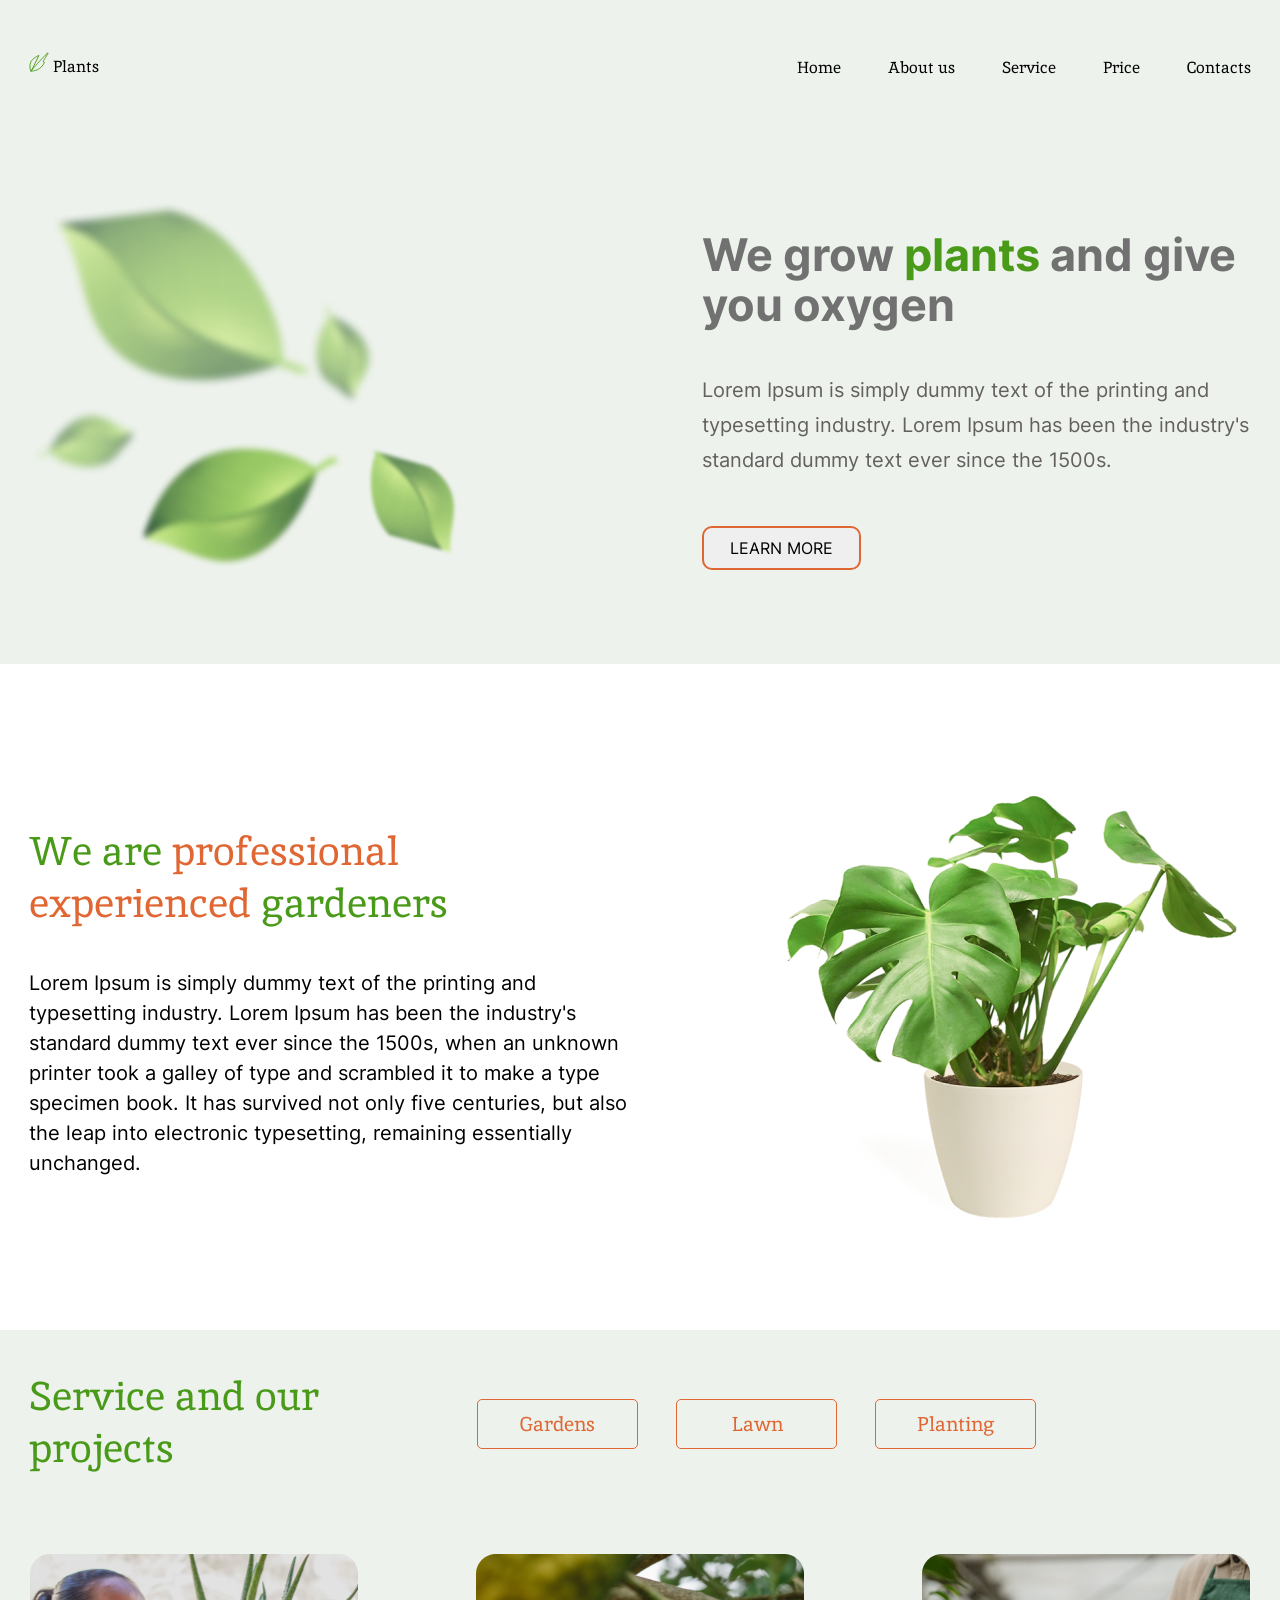
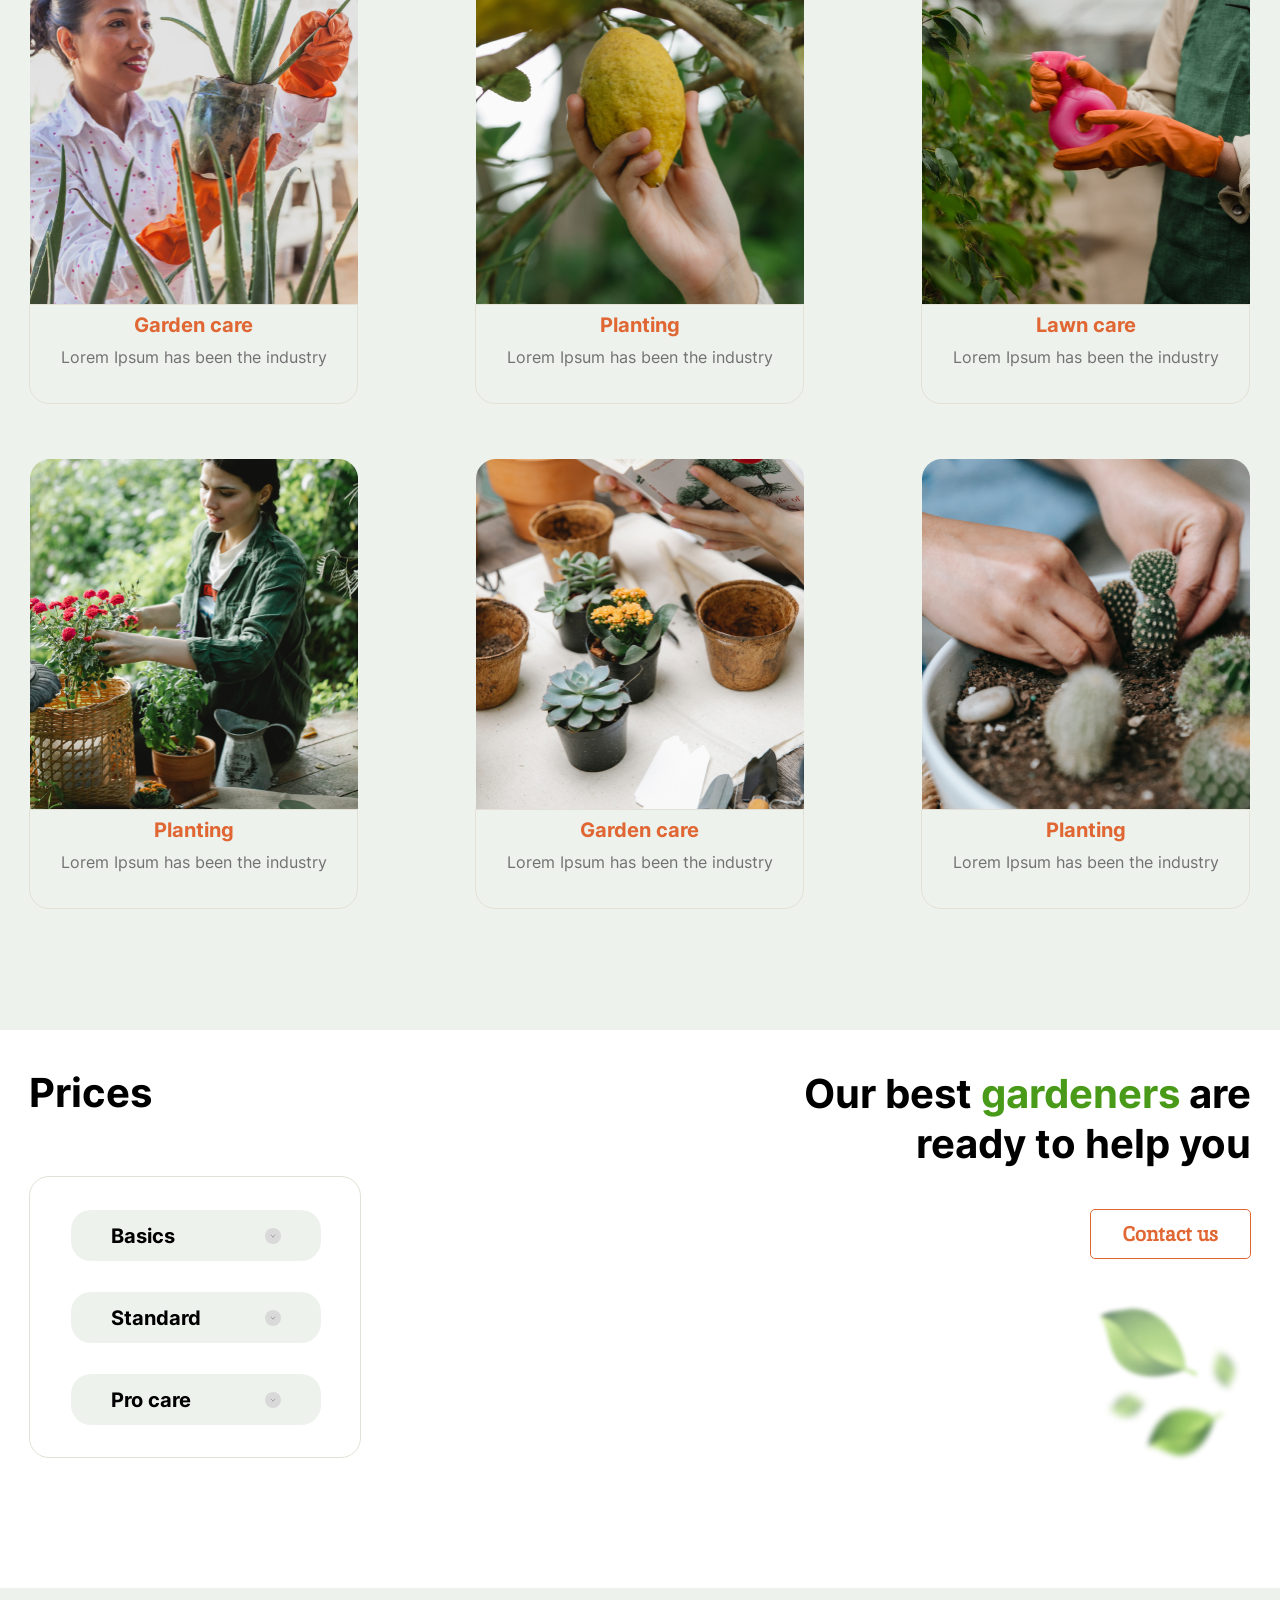
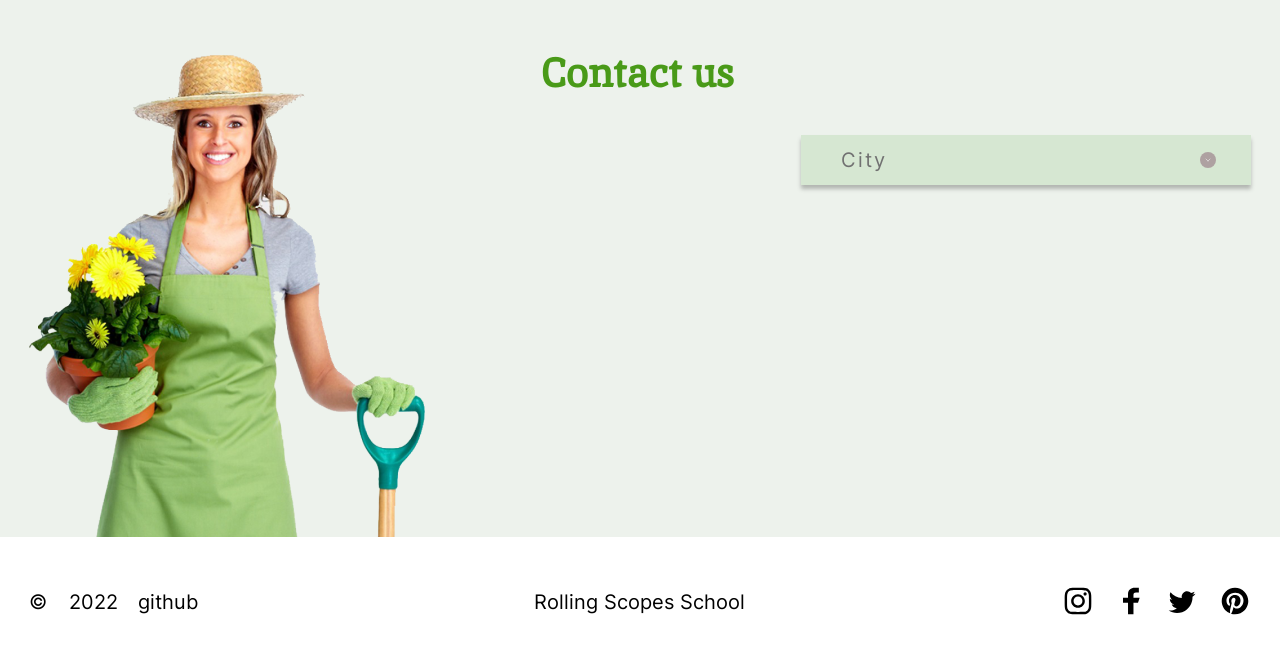
==== commit 4df6ad4d: "Merge pull request #7 from rolling-scopes-school/plants Plants" ====
--- a/plants/index.html
+++ b/plants/index.html
@@ -30,7 +30,7 @@
               <li class="main-nav-item"><a class="item-link" href="#aboutUs">About us</a></li>
               <li class="main-nav-item"><a class="item-link" href="#service">Service</a></li>
               <li class="main-nav-item"><a class="item-link" href="#price">Price</a></li>
-              <li class="main-nav-item"><a class="item-link" href="#contacts">Contacts</a></li>
+              <li class="main-nav-item"><a class="item-link" href="#contact">Contacts</a></li>
             </ul>
           </nav>
         </div>
@@ -86,13 +86,17 @@
         <div class="service-top-row">
           <h2 id="service" class="service-title">Service and our projects</h2>
           <ul class="service-button-list">
-            <li class="service-button-item"><button class="button-common" type="button">Gardens</button></li>
-            <li class="service-button-item"><button class="button-common" type="button">Lawn</button></li>
-            <li class="service-button-item"><button class="button-common" type="button">Planting</button></li>
+            <li class="service-button-item">
+              <button class="button-common" type="button" data-service="Gardens">Gardens</button>
+            </li>
+            <li class="service-button-item"><button class="button-common" type="button"
+                data-service="Lawn">Lawn</button></li>
+            <li class="service-button-item"><button class="button-common" type="button"
+                data-service="Planting">Planting</button></li>
           </ul>
         </div>
         <ul class="service-galery-list">
-          <li class="service-galery-item">
+          <li class="service-galery-item" data-service="Gardens">
             <img class="item-img-tablet" src="./assets/img/tabel-768/first.png" alt="first" width="280" height="350">
             <img class="item-img" src="./assets/img/first.png" alt="first" width="329" height="350">
             <div class="item-info">
@@ -104,7 +108,7 @@
               </p>
             </div>
           </li>
-          <li class="service-galery-item">
+          <li class="service-galery-item" data-service="Planting">
             <img class="item-img-tablet" src="./assets/img/tabel-768/second.png" alt="second" width="280" height="350">
             <img class="item-img" src="./assets/img/second.png" alt="second" width="329" height="350">
             <div class="item-info">
@@ -116,7 +120,7 @@
               </p>
             </div>
           </li>
-          <li class="service-galery-item">
+          <li class="service-galery-item" data-service="Lawn">
             <img class="item-img-tablet" src="./assets/img/tabel-768/third.png" alt="third" width="280" height="350">
             <img class="item-img" src="./assets/img/third.png" alt="third" width="329" height="350">
             <div class="item-info">
@@ -128,7 +132,7 @@
               </p>
             </div>
           </li>
-          <li class="service-galery-item">
+          <li class="service-galery-item" data-service="Planting">
             <img class="item-img-tablet" src="./assets/img/tabel-768/fourth.png" alt="fourth" width="280" height="350">
             <img class="item-img" src="./assets/img/fourth.png" alt="fourth" width="329" height="350">
             <div class="item-info">
@@ -140,7 +144,7 @@
               </p>
             </div>
           </li>
-          <li class="service-galery-item">
+          <li class="service-galery-item" data-service="Gardens">
             <img class="item-img-tablet" src="./assets/img/tabel-768/fifth.png" alt="fifth" width="280" height="350">
             <img class="item-img" src="./assets/img/fifth.png" alt="fifth" width="329" height="350">
             <div class="item-info">
@@ -152,7 +156,7 @@
               </p>
             </div>
           </li>
-          <li class="service-galery-item">
+          <li class="service-galery-item" data-service="Planting">
             <img class="item-img-tablet" src="./assets/img/tabel-768/sixth.png" alt="sixth" width="280" height="350">
             <img class="item-img" src="./assets/img/sixth.png" alt="sixth" width="329" height="350">
             <div class="item-info">
@@ -176,9 +180,48 @@
               Prices
             </h2>
             <ul class="prices-list">
-              <li class="prices-item">Basics</li>
-              <li class="prices-item">Standard</li>
-              <li class="prices-item">Pro care</li>
+              <li data-price="Basics" class="prices-item">
+                Basics
+                <div data-price="Basics" class="item-btn"></div>
+                <div class="wrapper-prices-item-content">
+                  <div class="prices-item-content">
+                    <p class="item-content-text">Release of Letraset sheets containing Lorem Ipsum passages, and more
+                      recently</p>
+                    <p class="item-content-price"><span class="price-num"><span class="price-fig">$</span>15</span> /
+                      per
+                      hour</p>
+                    <button class="item-content-btn"><a href="#contact" class="link-btn">Order</a></button>
+                  </div>
+                </div>
+              </li>
+              <li data-price="Standard" class="prices-item">
+                Standard
+                <div data-price="Standard" class="item-btn"></div>
+                <div class="wrapper-prices-item-content">
+                  <div class="prices-item-content">
+                    <p class="item-content-text">Release of Letraset sheets containing Lorem Ipsum passages, and more
+                      recently</p>
+                    <p class="item-content-price"><span class="price-num"><span class="price-fig">$</span>25</span> /
+                      per
+                      hour</p>
+                    <button class="item-content-btn"><a href="#contact" class="link-btn">Order</a></button>
+                  </div>
+                </div>
+              </li>
+              <li data-price="Pro care" class="prices-item">
+                Pro care
+                <div data-price="Pro care" class="item-btn"></div>
+                <div class="wrapper-prices-item-content">
+                  <div class="prices-item-content">
+                    <p class="item-content-text">Release of Letraset sheets containing Lorem Ipsum passages, and more
+                      recently</p>
+                    <p class="item-content-price"><span class="price-num"><span class="price-fig">$</span>35</span> /
+                      per
+                      hour</p>
+                    <button class="item-content-btn"><a href="#contact" class="link-btn">Order</a></button>
+                  </div>
+                </div>
+              </li>
             </ul>
           </div>
           <div class="prices-right-column">
@@ -192,17 +235,93 @@
       </div>
     </section>
 
-    <section class="contacts">
+    <section id="contact" class="contacts">
       <div class="container">
         <div class="contacts-row">
-          <h2 id="contacts" class="contacts-title-tablet">Contact us</h2>
+          <h2 class="contacts-title-tablet">Contact us</h2>
           <img class="contact-img" src="./assets/img/contact-woman.png" alt="contact-woman" width="400" height="497">
-          <h2 id="contacts" class="contacts-title">Contact us</h2>
-          <select class="contacts-list">
-            <option class="contacts-item">City</option>
-            <option class="contacts-item">Пункт 1</option>
-            <option class="contacts-item">Пункт 2</option>
-          </select>
+          <h2 class="contacts-title">Contact us</h2>
+          <div class="contacts-container">
+            <div class="contacts-header-row ">
+              <div class="contacts-header">
+                <div class="contacts-header-name">City</div>
+                <div class="contacts-header-img"></div>
+              </div>
+              <div class="contacts-list">
+                <div class="contacts-item">Canandaigua, NY</div>
+                <div class="contacts-item">New York City</div>
+                <div class="contacts-item">Yonkers, NY</div>
+                <div class="contacts-item">Sherrill, NY</div>
+              </div>
+              <ul class="contact-cards-list">
+                <li class="contact-card-item" data-city="Canandaigua, NY">
+                  <div class="item-row">
+                    <div class="item-column-left">
+                      <p>City:</p>
+                      <p>Phone:</p>
+                      <p>Office adress:</p>
+                    </div>
+                    <div class="item-column-right">
+                      <p>Canandaigua, NY</p>
+                      <p>+1 585 393 0001</p>
+                      <p>151 Charlotte Street</p>
+                    </div>
+                  </div>
+                  <button class="item-button" type="button"><a class="item-button-call" href="tel:+15853930001">Call
+                      us</a></button>
+                </li>
+                <li class="contact-card-item" data-city="New York City">
+                  <div class="item-row">
+                    <div class="item-column-left">
+                      <p>City:</p>
+                      <p>Phone:</p>
+                      <p>Office adress:</p>
+                    </div>
+                    <div class="item-column-right">
+                      <p>New York City</p>
+                      <p>+1 212 456 0002</p>
+                      <p>9 East 91st Street</p>
+                    </div>
+                  </div>
+                  <button class="item-button" type="button"><a class="item-button-call" href="tel:+15853930001">Call
+                      us</a></button>
+                </li>
+                <li class="contact-card-item" data-city="Yonkers, NY">
+                  <div class="item-row">
+                    <div class="item-column-left">
+                      <p>City:</p>
+                      <p>Phone:</p>
+                      <p>Office adress:</p>
+                    </div>
+                    <div class="item-column-right">
+                      <p>Yonkers, NY</p>
+                      <p>+1 914 678 0003</p>
+                      <p>511 Warburton Ave</p>
+                    </div>
+                  </div>
+                  <button class="item-button" type="button"><a class="item-button-call" href="tel:+15853930001">Call
+                      us</a></button>
+                </li>
+                <li class="contact-card-item" data-city="Sherrill, NY">
+                  <div class="item-row">
+                    <div class="item-column-left">
+                      <p>City:</p>
+                      <p>Phone:</p>
+                      <p>Office adress:</p>
+                    </div>
+                    <div class="item-column-right">
+                      <p>Sherrill, NY</p>
+                      <p>+1 315 908 0004</p>
+                      <p>14 WEST Noyes BLVD</p>
+                    </div>
+                  </div>
+                  <button class="item-button" type="button"><a class="item-button-call" href="tel:+15853930001">Call
+                      us</a></button>
+                </li>
+              </ul>
+            </div>
+
+          </div>
           <img class="contact-img-tablet" src="./assets/img/contact-woman.png" alt="contact-woman" width="200"
             height="248.5">
         </div>
@@ -260,4 +379,4 @@
 
 </body>
 
-</html>
+</html>
--- a/plants/assets/style/style.css
+++ b/plants/assets/style/style.css
@@ -624,6 +624,11 @@
   transition: 0.4s ease;
 }
 
+.button-common__active {
+  color: var(--white);
+  background: var(--orange);
+}
+
 .button-common:hover {
   color: var(--white);
   background: var(--orange);
@@ -639,6 +644,11 @@
 .service-galery-item {
   padding: 0 58.5px;
   margin-bottom: 55px;
+}
+
+.service-galery-item__blur {
+  filter: blur(2px);
+  transition: all 0.3s ease 0s;
 }
 
 .item-img-tablet {
@@ -841,32 +851,118 @@
   font-size: 20px;
   line-height: 20px;
   margin-bottom: 31px;
+  transition: background 0.3s ease 0s;
+}
+
+.prices-item__active {
+  background: #D6E7D2;
+  transition: background 0.3s ease 0s;
+}
+
+.item-btn {
+  position: absolute;
+  top: 18px;
+  left: 194px;
+  width: 16px;
+  height: 16px;
+  background: url(../img/accordion_btn-сlosed.svg) no-repeat center;
+  cursor: pointer;
+}
+
+.item-btn_active {
+  transform: rotate(360deg);
+  transition: transform 0.5s;
+  background: url(../img/accordion_btn-active.svg) no-repeat center;
+  cursor: pointer;
+}
+
+.wrapper-prices-item-content {
+  overflow: hidden;
+  opacity: 0;
+  height: 0;
+  transition: all 0.3s ease 0s;
+
+  /* visibility: hidden;
+  opacity: 0;
+  position: absolute;
+  top: 100%;
+  left: 40px;
+  transform: translateY(-3em);
+  z-index: -1;
+  transition: all 0.3s ease 0s, visibility 0s linear 0.3s, z-index 0s linear 0.01s; */
+}
+
+.prices-item__active .wrapper-prices-item-content {
+  overflow: visible;
+  opacity: 1;
+  height: auto;
+  transition: all 1s ease 0s;
+
+  /* visibility: visible;
+  opacity: 1;
+  z-index: 1;
+  transform: translateY(0);
+  transition-delay: 0s, 0s */
+}
+
+.prices-item-content {
+  margin-top: 12px;
+  border-top: 1px solid var(--grey-light);
+  margin-right: 46px;
+}
+
+.prices-item__active .prices-item-content {
+  display: block;
+  transform: scale(1);
+  height: 100%;
+  transition: max-height 0.3s 0s ease-out;
+}
+
+.item-content-text {
+  margin-top: 6px;
+  color: var(--grey-light);
+  font-weight: 300;
+  font-size: 10px;
+  line-height: 10px;
+}
+
+.item-content-price {
+  margin-top: 6px;
+  font-weight: 700;
+  font-size: 12px;
+  line-height: 20px;
+}
+
+.item-content-price .price-num {
+  color: var(--orange);
+}
+
+.item-content-price .price-num .price-fig {
+  font-size: 10px;
+  color: var(--orange);
+}
+
+.item-content-btn {
+  height: 25px;
+  margin-top: 12px;
+  background-color: var(--white);
+  border-radius: 10px;
+}
+
+.link-btn {
+  color: var(--grey-light);
+  font-weight: 700;
+  font-size: 14px;
+  line-height: 20px;
+  padding: 4px 20px;
+}
+
+.link-btn:hover {
+  color: var(--orange);
 }
 
 .prices-item:last-child {
   margin-bottom: 0px;
-}
-
-.prices-item::before {
-  content: '';
-  position: absolute;
-  width: 16px;
-  height: 16px;
-  background: #D9D9D9;
-  border-radius: 50%;
-  top: 17px;
-  right: 41px;
-}
-
-.prices-item::after {
-  content: '';
-  position: absolute;
-  background-image: url(../img/arrow.svg);
-  background-repeat: no-repeat;
-  width: 6px;
-  height: 4px;
-  top: 23px;
-  right: 46px;
 }
 
 .prices-right-column {
@@ -977,20 +1073,16 @@
     margin-bottom: 14px;
   }
 
-  .prices-item::before {
-    top: 18px;
-    right: 40px;
-  }
-
-  .prices-item::after {
-    top: 24px;
-    right: 45px;
+  .item-btn {
+    top: 16px;
+    left: 140px;
   }
 
   .prices-right-column {
     padding: 20px 0 0 2px;
     align-items: center;
   }
+
 
   .prices-btn {
     margin-top: 20px;
@@ -1032,7 +1124,7 @@
   color: var(--green);
 }
 
-.contacts-list {
+/* .contacts-list {
   margin-top: 95px;
   appearance: none;
   padding-left: 20px;
@@ -1048,10 +1140,128 @@
   background-image: url(../img/accordion_btn.svg);
   background-repeat: no-repeat;
   background-position: 399px 17px;
+} */
+
+.contacts-header-row {
+  margin-top: 95px;
+}
+
+.contacts-header {
+  position: relative;
+  margin-top: 95px;
+  padding-left: 40px;
+  font-weight: 400;
+  font-size: 20px;
+  line-height: 50px;
+  letter-spacing: 0.1em;
+  color: var(--grey-light);
+  width: 450px;
+  height: 50px;
+  background-color: #D6E7D2;
+  box-shadow: 0px 4px 4px rgba(0, 0, 0, 0.25);
+  cursor: pointer;
+}
+
+._active .contacts-header,
+._active-show-card .contacts-header {
+  background-color: #C1E698;
+  box-shadow: none;
+}
+
+.contacts-header-img {
+  position: absolute;
+  top: 17px;
+  right: 35px;
+  width: 16px;
+  height: 16px;
+  background: url(../img/accordion_btn.svg) no-repeat;
+  transition: all 0.5s;
+}
+
+._active .contacts-header-img {
+  background: url(../img/accordion_btn-active.svg) no-repeat;
+  transform: rotate(360deg);
+  transition: transform 0.5s;
+}
+
+.contacts-list {
+  /* display: none; */
+  height: 0;
+  overflow: hidden;
+  /* padding: 25px 35px 30px 35px; */
+  background: #D6E7D2;
+  font-size: 16px;
+  line-height: 40px;
+  letter-spacing: 0.05em;
+  transition: all 0.4s;
+}
+
+._active .contacts-list {
+  /* display: block; */
+  height: auto;
+  padding: 25px 35px 30px 35px;
+}
+
+.contacts-item {
+  padding-left: 5px;
+  color: #499A18;
+  border-bottom: 1px solid #D9D9D9;
+  cursor: pointer;
+}
+
+.contacts-item:hover {
+  color: var(--grey-light);
+  border-bottom: 1px solid var(--grey-light);
 }
 
 .contact-img-tablet {
   display: none;
+}
+
+.contact-card-item {
+  display: none;
+  margin-top: 50px;
+  padding: 35px 35px 55px 35px;
+  background: #EDF2EC;
+  border: 1px solid #000000;
+  border-radius: 20px;
+}
+
+.contact-card-item_active {
+  display: block;
+}
+
+.item-row {
+  display: flex;
+}
+
+.item-column-left p,
+.item-column-right p {
+  font-weight: 400;
+  font-size: 16px;
+  line-height: 40px;
+  margin-bottom: 5px;
+}
+
+.item-column-right {
+  padding-left: 15px;
+  color: var(--grey-light);
+}
+
+.item-button {
+  transform: translate(-50%, 0px);
+  position: relative;
+  top: 20px;
+  left: 50%;
+  font-size: 13px;
+  border: 1px solid #E06733;
+  border-radius: 5px;
+  max-width: 124px;
+  height: 26px;
+}
+
+.item-button-call {
+  padding: 5px 40px;
 }
 
 @media (max-width: 1040px) {
@@ -1067,9 +1277,9 @@
     display: none;
   }
 
-  .contacts-list {
+  /* .contacts-list {
     margin-top: 100px;
-  }
+  } */
 
   .contact-img {
     display: none;
@@ -1099,7 +1309,47 @@
 
   .contact-img-tablet {
     width: 200px;
-    margin-top: 250px;
+    margin-top: 15px;
+  }
+
+}
+
+@media (max-width: 520px) {
+
+  .contacts-header {
+    margin: 0 auto;
+    width: 300px;
+  }
+
+  .contacts-list {
+    margin: 0 auto;
+    width: 300px;
+  }
+
+  .contact-cards-list {
+    margin: 0 auto;
+    width: 280px;
+  }
+
+  .item-column-left p {
+    line-height: 20px;
+    margin-right: -20px;
+    margin-bottom: 10px;
+  }
+
+  .item-column-right p {
+    line-height: 20px;
+    margin-bottom: 10px;
+  }
+
+  .item-column-right {
+    padding-left: 0px;
+    color: var(--grey-light);
+  }
+
+  .contact-img-tablet {
+    width: 200px;
+    margin-top: 15px;
   }
 
 }
@@ -1116,7 +1366,7 @@
   }
 
   .contacts-list {
-    margin-top: 81px;
+    margin-top: 0px;
     max-width: 300px;
   }
 
@@ -1124,6 +1374,14 @@
     margin-left: -5px;
     width: 100px;
     margin-top: 132px;
+  }
+
+  .contact-cards-list {
+    margin-bottom: 40px;
+  }
+
+  .hidden {
+    display: none;
   }
 }
 
@@ -1225,4 +1483,4 @@
   .footer-right-column {
     margin-top: 0px;
   }
-}
+}
